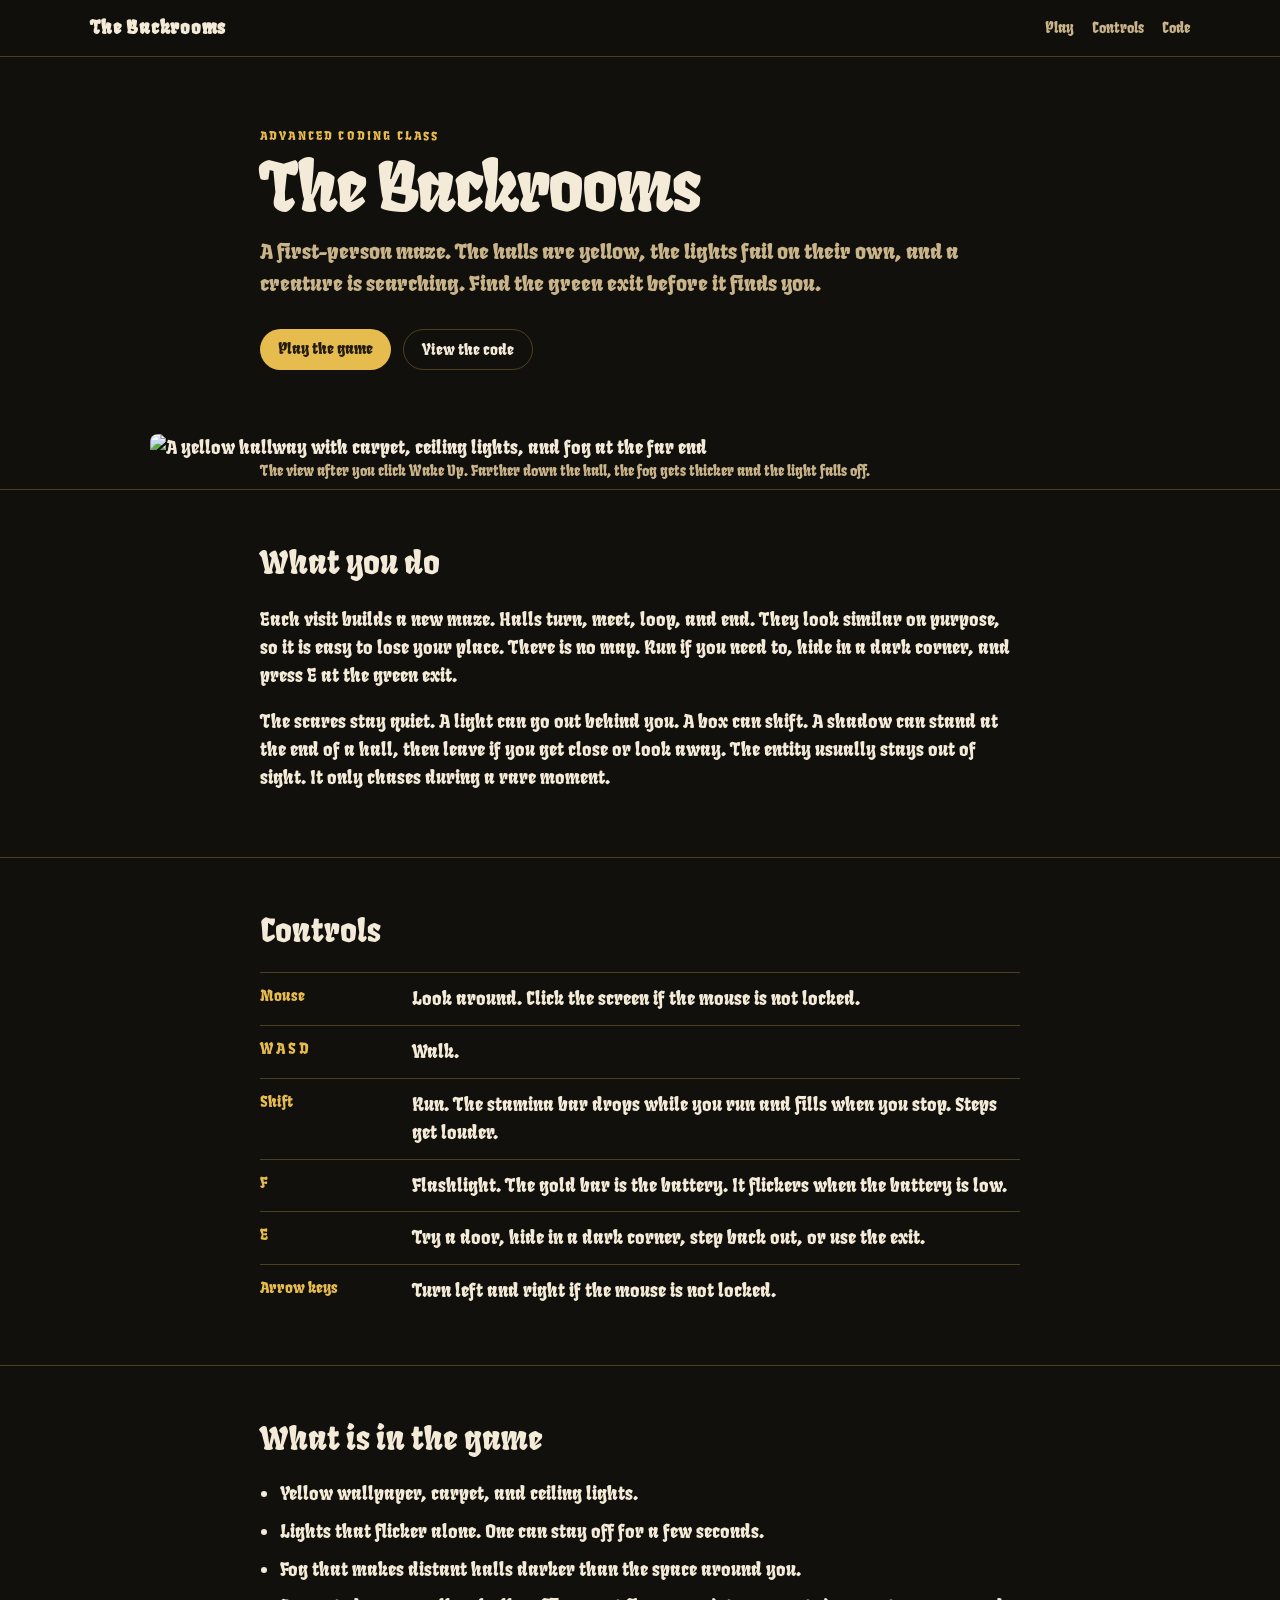
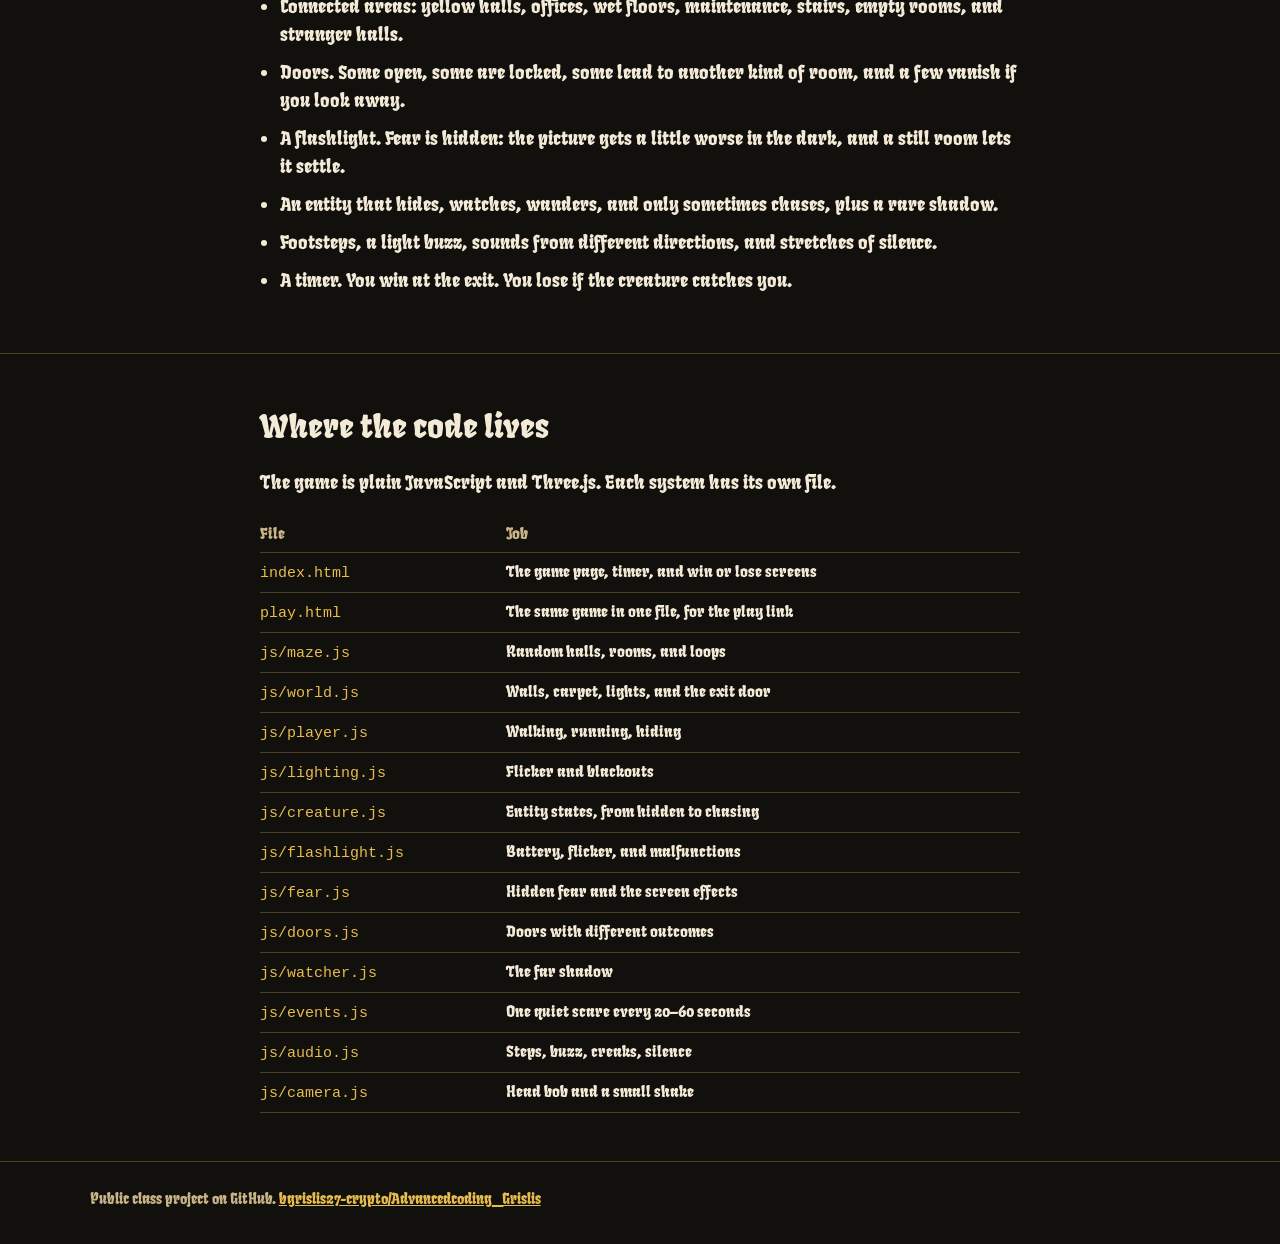
==== about.html @ 907805f0 "Restyle the start screen as a Backrooms main menu. Wake Up begins the game, Settings lists the contr" ====
<!DOCTYPE html>
<html lang="en">
  <head>
    <meta charset="UTF-8" />
    <meta name="viewport" content="width=device-width, initial-scale=1" />
    <title>The Backrooms — class project</title>
    <link rel="preconnect" href="https://fonts.googleapis.com" />
    <link rel="preconnect" href="https://fonts.gstatic.com" crossorigin />
    <link href="https://fonts.googleapis.com/css2?family=Fruktur&display=swap" rel="stylesheet" />
    <style>
      :root {
        --bg: #12100c;
        --ink: #f3ead8;
        --muted: #c9b48a;
        --yellow: #e6bc4e;
        --line: rgba(230, 188, 78, 0.28);
      }

      * { box-sizing: border-box; }

      html { scroll-behavior: smooth; }

      body {
        margin: 0;
        background: var(--bg);
        color: var(--ink);
        font: 18px/1.55 "Fruktur", Georgia, serif;
      }

      a { color: var(--yellow); }

      .bar {
        position: sticky;
        top: 0;
        z-index: 2;
        display: flex;
        justify-content: space-between;
        gap: 16px;
        align-items: center;
        padding: 14px 7vw;
        background: rgba(18, 16, 12, 0.92);
        border-bottom: 1px solid var(--line);
        backdrop-filter: blur(8px);
      }

      .bar strong { letter-spacing: 0.04em; }

      .bar nav { display: flex; gap: 18px; font: 14px/1 "Fruktur", Georgia, serif; }

      .bar a { color: var(--muted); text-decoration: none; }

      .wrap { width: min(760px, calc(100% - 12vw)); margin: 0 auto; }

      .hero { padding: 72px 0 28px; }

      .kicker {
        margin: 0 0 12px;
        color: var(--yellow);
        font: 12px/1.2 "Fruktur", Georgia, serif;
        letter-spacing: 0.18em;
        text-transform: uppercase;
      }

      h1 {
        margin: 0 0 16px;
        font-size: clamp(42px, 7vw, 68px);
        font-weight: 400;
        letter-spacing: -0.03em;
        line-height: 0.95;
      }

      .lede { margin: 0 0 28px; color: var(--muted); font-size: 21px; }

      .actions { display: flex; flex-wrap: wrap; gap: 12px; }

      .button {
        display: inline-block;
        padding: 12px 18px;
        border-radius: 999px;
        background: var(--yellow);
        color: #241c0e;
        font: 400 15px/1 "Fruktur", Georgia, serif;
        text-decoration: none;
      }

      .button.quiet {
        background: transparent;
        color: var(--ink);
        border: 1px solid var(--line);
      }

      figure { margin: 36px auto 8px; width: min(980px, calc(100% - 8vw)); }

      img { display: block; width: 100%; height: auto; border-radius: 8px; }

      figcaption {
        margin-top: 10px;
        color: var(--muted);
        font: 14px/1.4 "Fruktur", Georgia, serif;
      }

      section { padding: 48px 0; border-top: 1px solid var(--line); }

      h2 { margin: 0 0 16px; font-size: 32px; font-weight: 400; }

      .rows { margin: 0; }

      .rows div {
        display: grid;
        grid-template-columns: 140px 1fr;
        gap: 12px;
        padding: 12px 0;
        border-top: 1px solid var(--line);
      }

      .rows dt { margin: 0; color: var(--yellow); font: 400 15px/1.4 "Fruktur", Georgia, serif; }

      .rows dd { margin: 0; }

      ul { margin: 0; padding-left: 1.1em; }

      li { margin: 0 0 10px; }

      table { width: 100%; border-collapse: collapse; font: 15px/1.4 "Fruktur", Georgia, serif; }

      th, td { text-align: left; padding: 8px 10px 8px 0; border-bottom: 1px solid var(--line); vertical-align: top; }

      th { color: var(--muted); font-weight: 400; }

      code { color: var(--yellow); }

      footer {
        padding: 28px 7vw 48px;
        color: var(--muted);
        font: 14px/1.4 "Fruktur", Georgia, serif;
        border-top: 1px solid var(--line);
      }

      @media (max-width: 640px) {
        .rows div { grid-template-columns: 1fr; gap: 4px; }
        .bar { padding: 12px 5vw; }
      }
    </style>
  </head>
  <body>
    <header class="bar">
      <strong>The Backrooms</strong>
      <nav>
        <a href="#play">Play</a>
        <a href="#controls">Controls</a>
        <a href="#code">Code</a>
      </nav>
    </header>

    <main>
      <div class="wrap hero" id="play">
        <p class="kicker">Advanced coding class</p>
        <h1>The Backrooms</h1>
        <p class="lede">
          A first-person maze. The halls are yellow, the lights fail on their own,
          and a creature is searching. Find the green exit before it finds you.
        </p>
        <div class="actions">
          <a class="button" href="https://htmlpreview.github.io/?https://raw.githubusercontent.com/bgrislis27-crypto/Advancedcoding_Grislis/main/play.html">Play the game</a>
          <a class="button quiet" href="https://github.com/bgrislis27-crypto/Advancedcoding_Grislis">View the code</a>
        </div>
      </div>

      <figure>
        <img src="https://raw.githubusercontent.com/bgrislis27-crypto/Advancedcoding_Grislis/main/images/hallway.jpg" alt="A yellow hallway with carpet, ceiling lights, and fog at the far end" />
        <figcaption class="wrap">The view after you click Wake Up. Farther down the hall, the fog gets thicker and the light falls off.</figcaption>
      </figure>

      <section>
        <div class="wrap">
          <h2>What you do</h2>
          <p>
          Each visit builds a new maze. Halls turn, meet, loop, and end. They look
          similar on purpose, so it is easy to lose your place. There is no map.
          Run if you need to, hide in a dark corner, and press E at the green exit.
          </p>
          <p>
            The scares stay quiet. A light can go out behind you. A box can shift.
            A shadow can stand at the end of a hall, then leave if you get close or
            look away. The entity usually stays out of sight. It only chases during a rare moment.
          </p>
        </div>
      </section>

      <section id="controls">
        <div class="wrap">
          <h2>Controls</h2>
          <dl class="rows">
            <div><dt>Mouse</dt><dd>Look around. Click the screen if the mouse is not locked.</dd></div>
            <div><dt>W A S D</dt><dd>Walk.</dd></div>
            <div><dt>Shift</dt><dd>Run. The stamina bar drops while you run and fills when you stop. Steps get louder.</dd></div>
            <div><dt>F</dt><dd>Flashlight. The gold bar is the battery. It flickers when the battery is low.</dd></div>
            <div><dt>E</dt><dd>Try a door, hide in a dark corner, step back out, or use the exit.</dd></div>
            <div><dt>Arrow keys</dt><dd>Turn left and right if the mouse is not locked.</dd></div>
          </dl>
        </div>
      </section>

      <section>
        <div class="wrap">
          <h2>What is in the game</h2>
          <ul>
            <li>Yellow wallpaper, carpet, and ceiling lights.</li>
            <li>Lights that flicker alone. One can stay off for a few seconds.</li>
            <li>Fog that makes distant halls darker than the space around you.</li>
            <li>Connected areas: yellow halls, offices, wet floors, maintenance, stairs, empty rooms, and stranger halls.</li>
            <li>Doors. Some open, some are locked, some lead to another kind of room, and a few vanish if you look away.</li>
            <li>A flashlight. Fear is hidden: the picture gets a little worse in the dark, and a still room lets it settle.</li>
            <li>An entity that hides, watches, wanders, and only sometimes chases, plus a rare shadow.</li>
            <li>Footsteps, a light buzz, sounds from different directions, and stretches of silence.</li>
            <li>A timer. You win at the exit. You lose if the creature catches you.</li>
          </ul>
        </div>
      </section>

      <section id="code">
        <div class="wrap">
          <h2>Where the code lives</h2>
          <p>The game is plain JavaScript and Three.js. Each system has its own file.</p>
          <table>
            <thead>
              <tr><th>File</th><th>Job</th></tr>
            </thead>
            <tbody>
              <tr><td><code>index.html</code></td><td>The game page, timer, and win or lose screens</td></tr>
              <tr><td><code>play.html</code></td><td>The same game in one file, for the play link</td></tr>
              <tr><td><code>js/maze.js</code></td><td>Random halls, rooms, and loops</td></tr>
              <tr><td><code>js/world.js</code></td><td>Walls, carpet, lights, and the exit door</td></tr>
              <tr><td><code>js/player.js</code></td><td>Walking, running, hiding</td></tr>
              <tr><td><code>js/lighting.js</code></td><td>Flicker and blackouts</td></tr>
              <tr><td><code>js/creature.js</code></td><td>Entity states, from hidden to chasing</td></tr>
              <tr><td><code>js/flashlight.js</code></td><td>Battery, flicker, and malfunctions</td></tr>
              <tr><td><code>js/fear.js</code></td><td>Hidden fear and the screen effects</td></tr>
              <tr><td><code>js/doors.js</code></td><td>Doors with different outcomes</td></tr>
              <tr><td><code>js/watcher.js</code></td><td>The far shadow</td></tr>
              <tr><td><code>js/events.js</code></td><td>One quiet scare every 20–60 seconds</td></tr>
              <tr><td><code>js/audio.js</code></td><td>Steps, buzz, creaks, silence</td></tr>
              <tr><td><code>js/camera.js</code></td><td>Head bob and a small shake</td></tr>
            </tbody>
          </table>
        </div>
      </section>
    </main>

    <footer>
      Public class project on GitHub.
      <a href="https://github.com/bgrislis27-crypto/Advancedcoding_Grislis">bgrislis27-crypto/Advancedcoding_Grislis</a>
    </footer>
  </body>
</html>
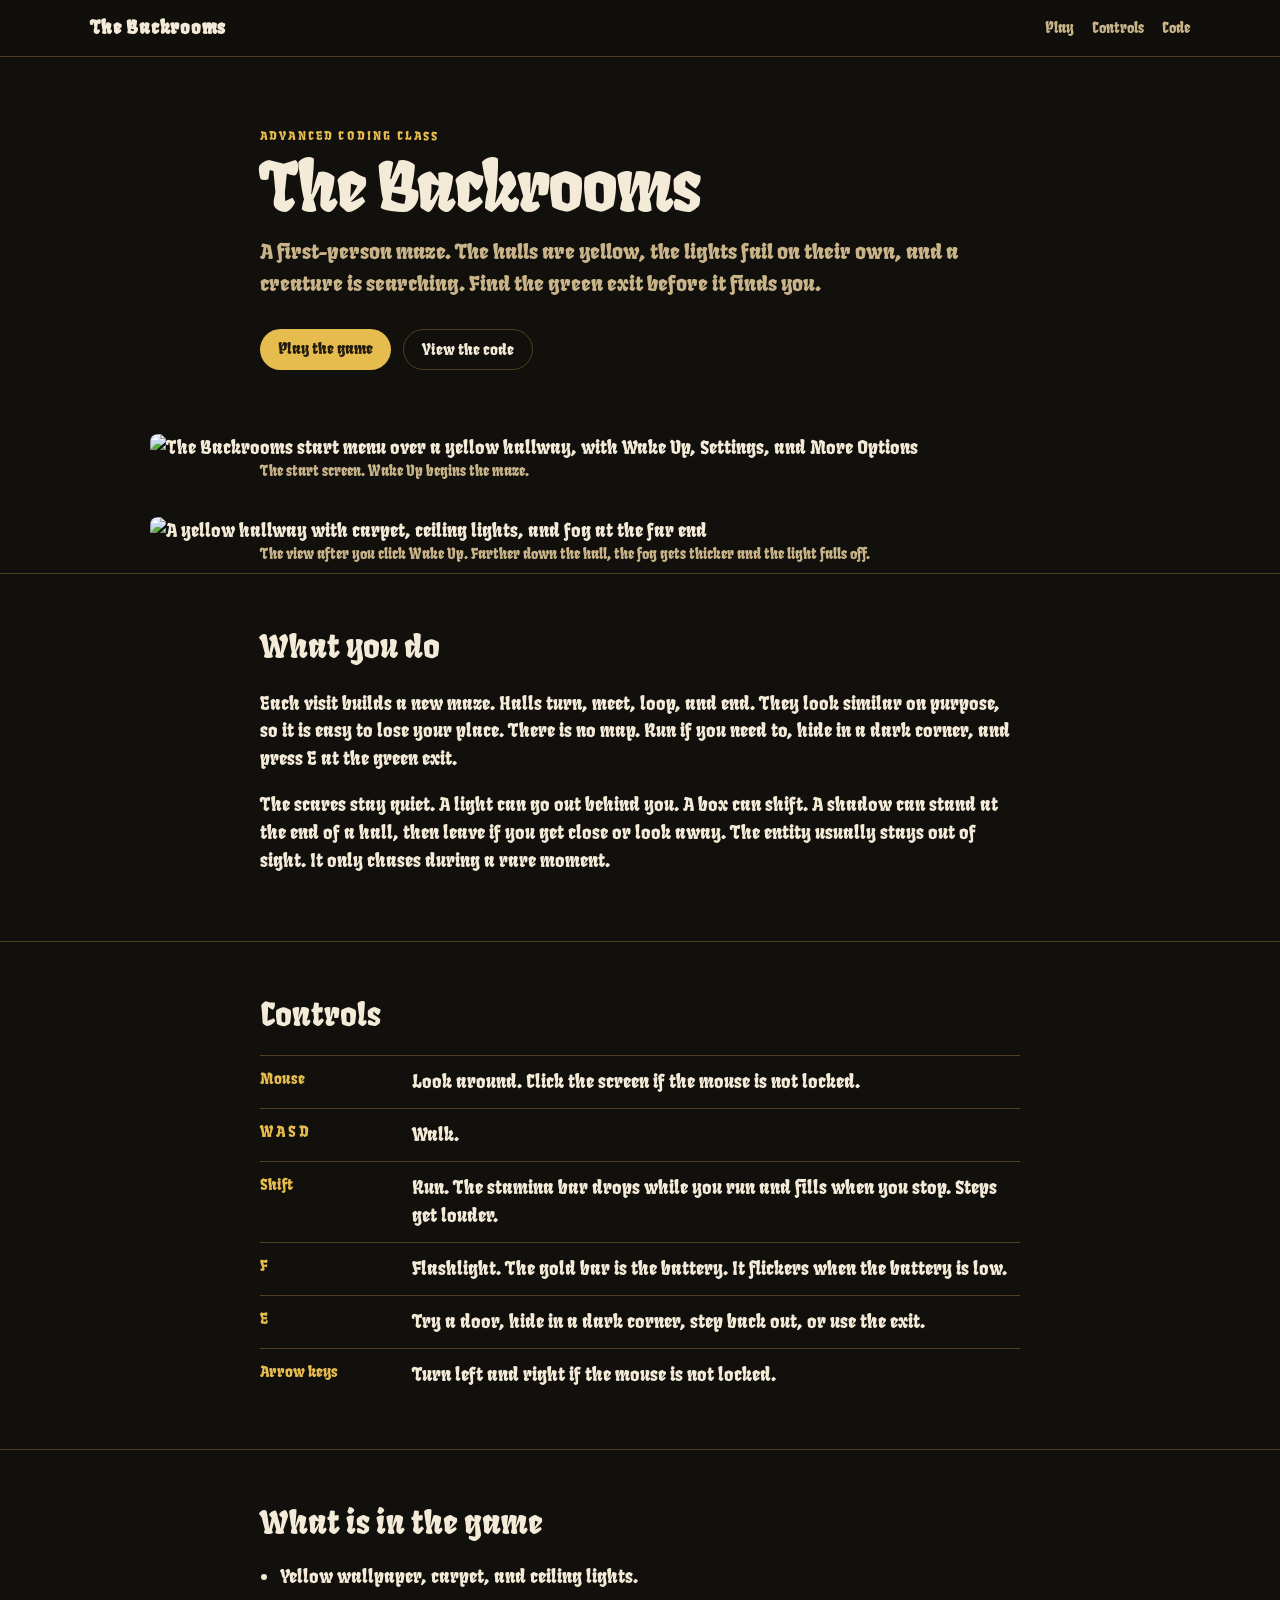
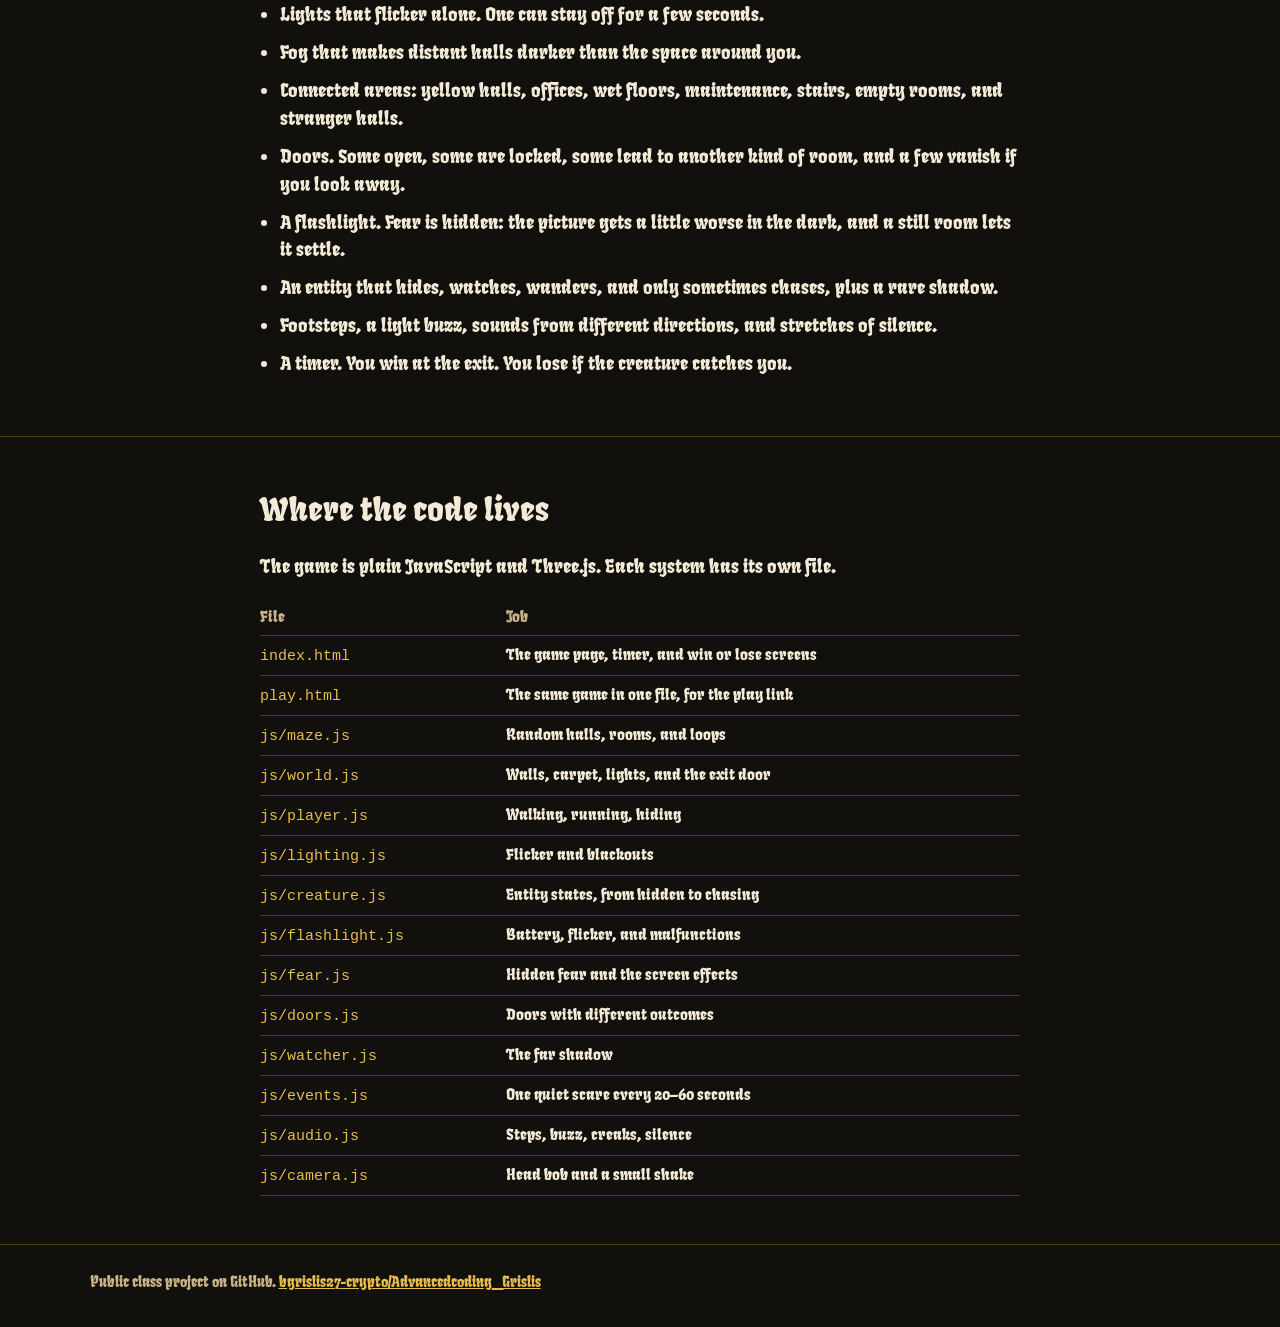
==== commit f5f88d6f: "Add the start menu picture to the class page. The scrolling page now shows the menu before the hallw" ====
--- a/about.html
+++ b/about.html
@@ -165,6 +165,11 @@
           <a class="button quiet" href="https://github.com/bgrislis27-crypto/Advancedcoding_Grislis">View the code</a>
         </div>
       </div>
+
+      <figure>
+        <img src="https://raw.githubusercontent.com/bgrislis27-crypto/Advancedcoding_Grislis/main/images/start-menu.jpg" alt="The Backrooms start menu over a yellow hallway, with Wake Up, Settings, and More Options" />
+        <figcaption class="wrap">The start screen. Wake Up begins the maze.</figcaption>
+      </figure>
 
       <figure>
         <img src="https://raw.githubusercontent.com/bgrislis27-crypto/Advancedcoding_Grislis/main/images/hallway.jpg" alt="A yellow hallway with carpet, ceiling lights, and fog at the far end" />
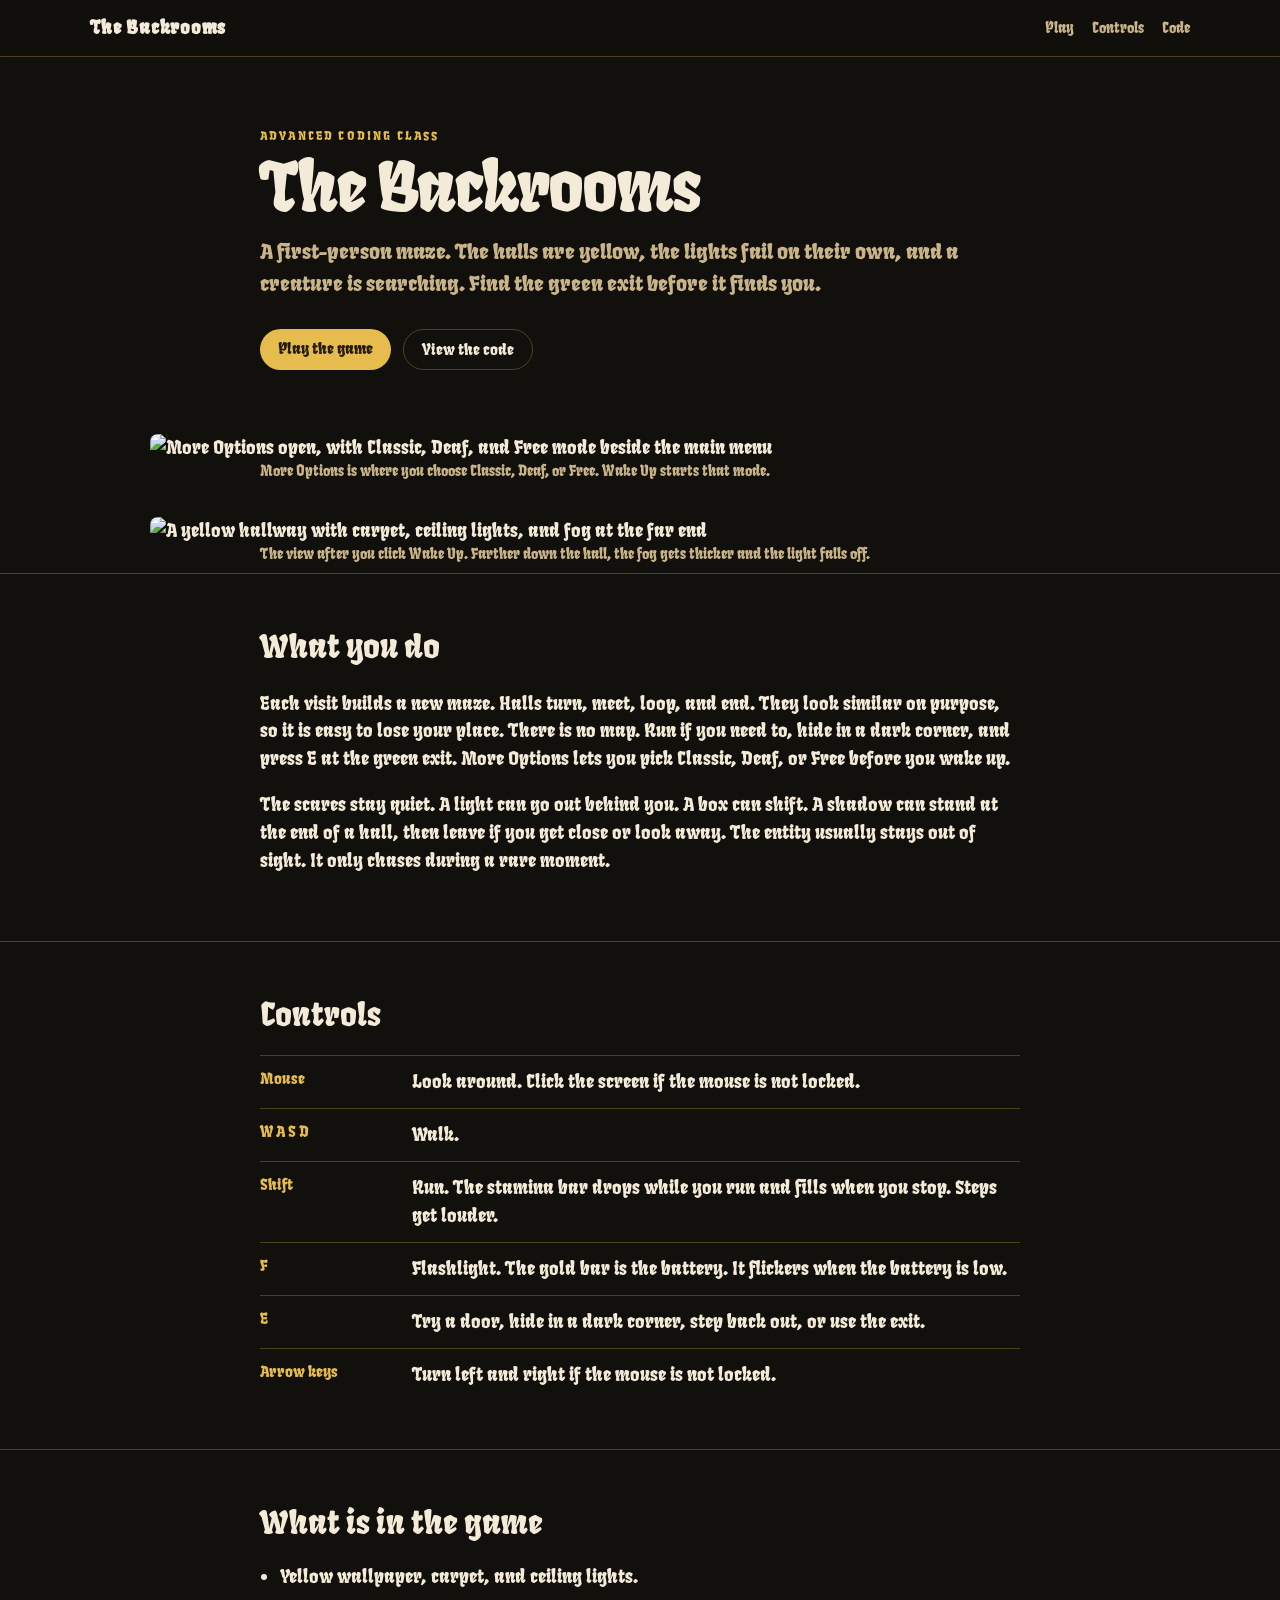
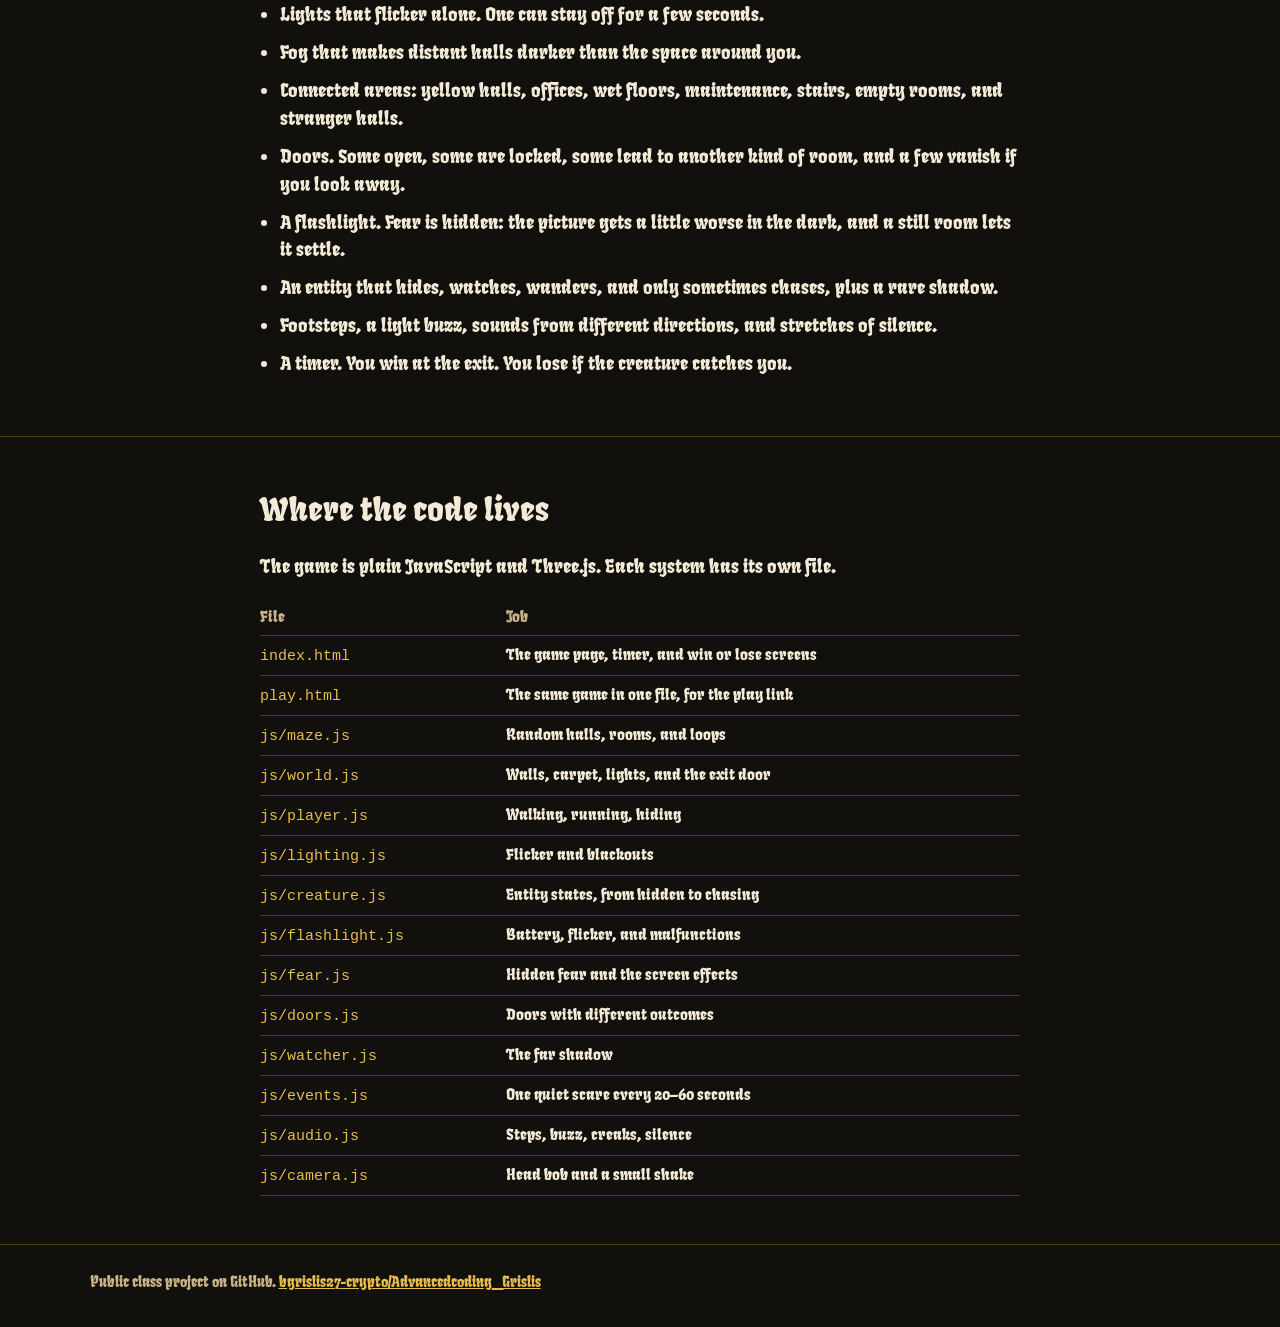
==== commit ea4fa37a: "Add Classic, Deaf, and Free game modes. More Options opens the mode list. Deaf turns sound off, and " ====
--- a/about.html
+++ b/about.html
@@ -167,8 +167,8 @@
       </div>
 
       <figure>
-        <img src="https://raw.githubusercontent.com/bgrislis27-crypto/Advancedcoding_Grislis/main/images/start-menu.jpg" alt="The Backrooms start menu over a yellow hallway, with Wake Up, Settings, and More Options" />
-        <figcaption class="wrap">The start screen. Wake Up begins the maze.</figcaption>
+        <img src="https://raw.githubusercontent.com/bgrislis27-crypto/Advancedcoding_Grislis/main/images/start-menu.jpg" alt="More Options open, with Classic, Deaf, and Free mode beside the main menu" />
+        <figcaption class="wrap">More Options is where you choose Classic, Deaf, or Free. Wake Up starts that mode.</figcaption>
       </figure>
 
       <figure>
@@ -183,6 +183,7 @@
           Each visit builds a new maze. Halls turn, meet, loop, and end. They look
           similar on purpose, so it is easy to lose your place. There is no map.
           Run if you need to, hide in a dark corner, and press E at the green exit.
+          More Options lets you pick Classic, Deaf, or Free before you wake up.
           </p>
           <p>
             The scares stay quiet. A light can go out behind you. A box can shift.
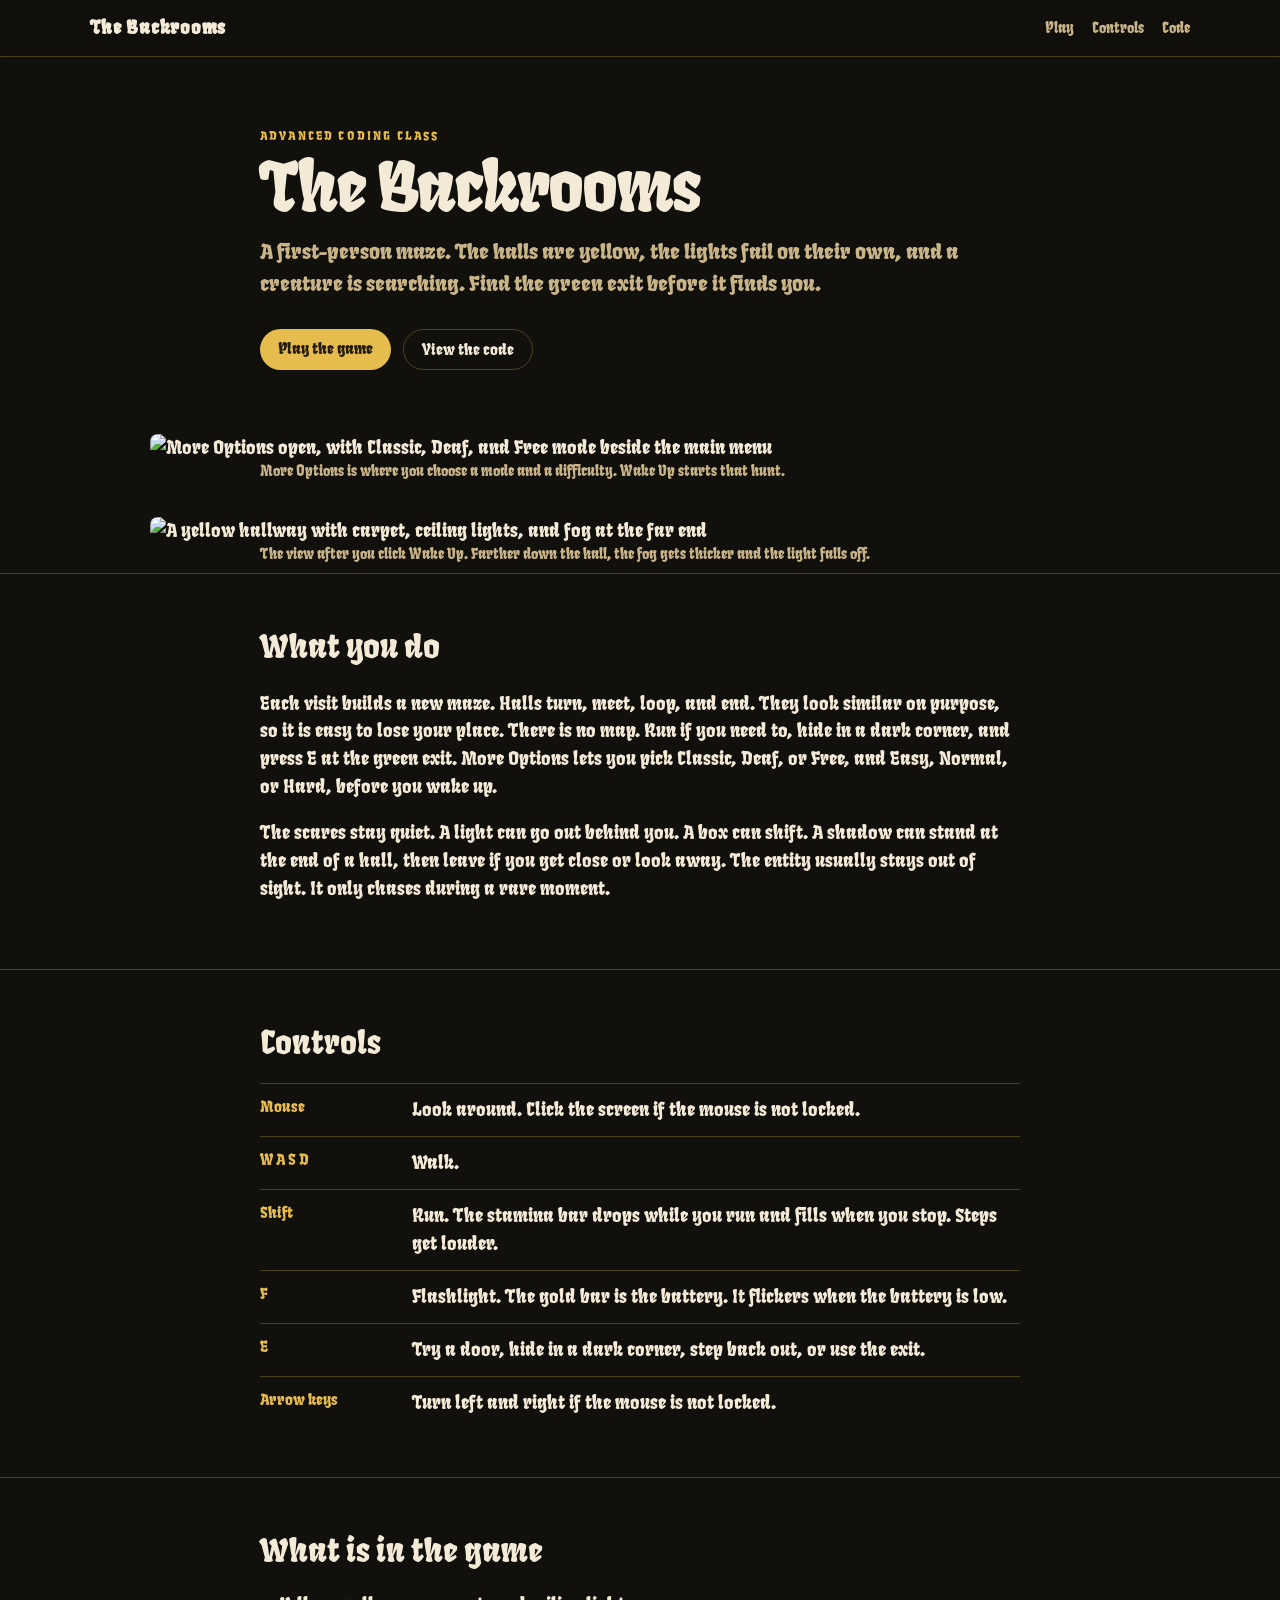
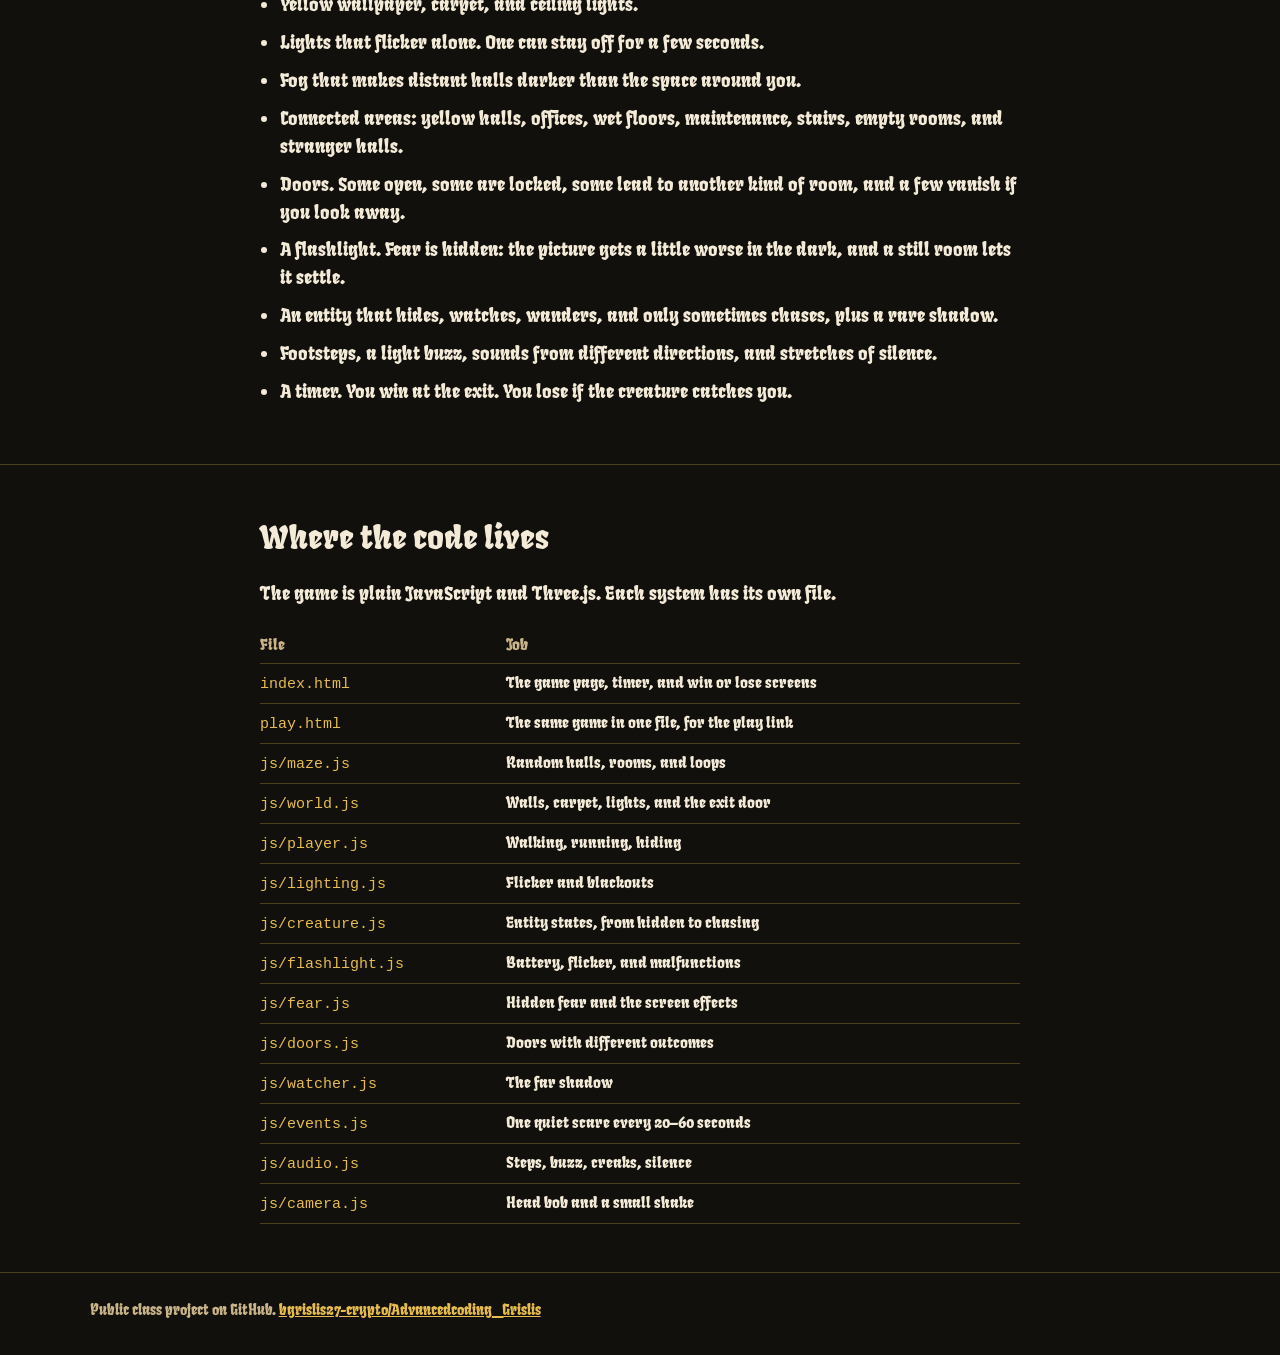
==== commit 0d871222: "Add Easy, Normal, and Hard difficulty. More Options now sets how fast the entity hunts, how long spr" ====
--- a/about.html
+++ b/about.html
@@ -168,7 +168,7 @@
 
       <figure>
         <img src="https://raw.githubusercontent.com/bgrislis27-crypto/Advancedcoding_Grislis/main/images/start-menu.jpg" alt="More Options open, with Classic, Deaf, and Free mode beside the main menu" />
-        <figcaption class="wrap">More Options is where you choose Classic, Deaf, or Free. Wake Up starts that mode.</figcaption>
+        <figcaption class="wrap">More Options is where you choose a mode and a difficulty. Wake Up starts that hunt.</figcaption>
       </figure>
 
       <figure>
@@ -183,7 +183,7 @@
           Each visit builds a new maze. Halls turn, meet, loop, and end. They look
           similar on purpose, so it is easy to lose your place. There is no map.
           Run if you need to, hide in a dark corner, and press E at the green exit.
-          More Options lets you pick Classic, Deaf, or Free before you wake up.
+          More Options lets you pick Classic, Deaf, or Free, and Easy, Normal, or Hard, before you wake up.
           </p>
           <p>
             The scares stay quiet. A light can go out behind you. A box can shift.
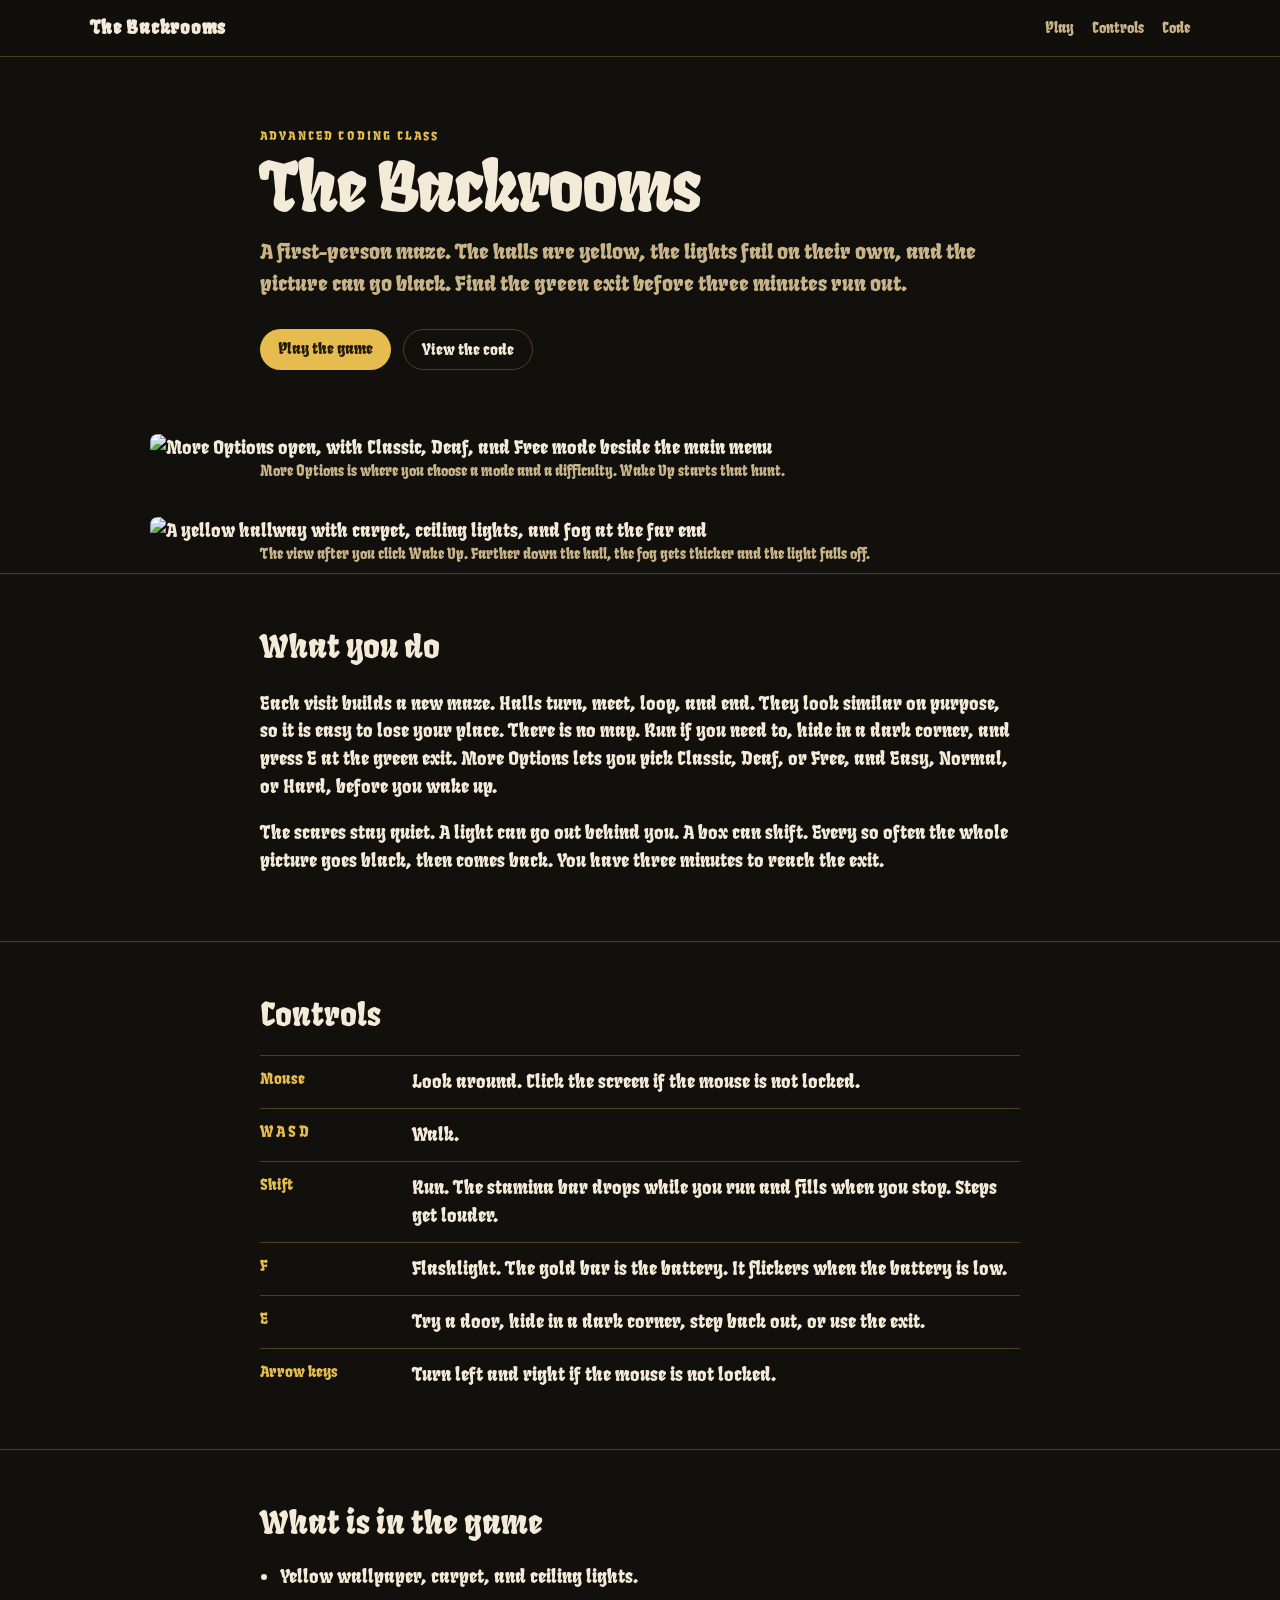
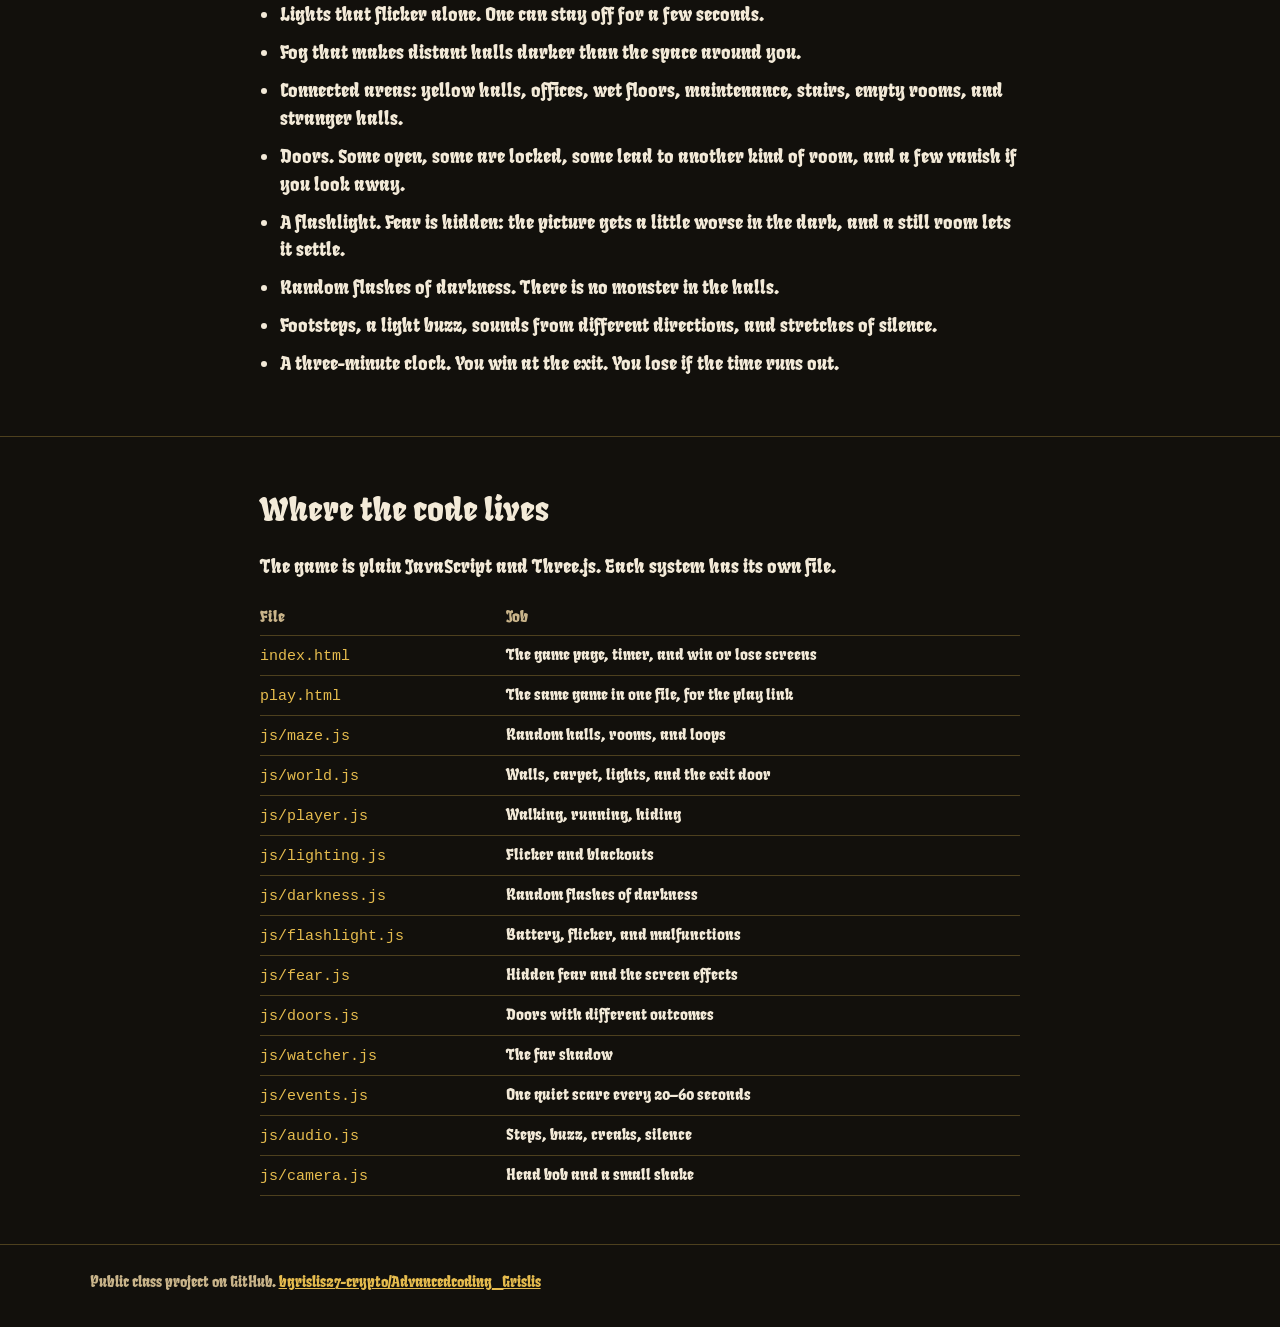
==== commit 7a3ddc99: "Replace the monster with darkness flashes and a three-minute clock. The picture goes black at random" ====
--- a/about.html
+++ b/about.html
@@ -158,7 +158,7 @@
         <h1>The Backrooms</h1>
         <p class="lede">
           A first-person maze. The halls are yellow, the lights fail on their own,
-          and a creature is searching. Find the green exit before it finds you.
+          and the picture can go black. Find the green exit before three minutes run out.
         </p>
         <div class="actions">
           <a class="button" href="https://htmlpreview.github.io/?https://raw.githubusercontent.com/bgrislis27-crypto/Advancedcoding_Grislis/main/play.html">Play the game</a>
@@ -187,8 +187,8 @@
           </p>
           <p>
             The scares stay quiet. A light can go out behind you. A box can shift.
-            A shadow can stand at the end of a hall, then leave if you get close or
-            look away. The entity usually stays out of sight. It only chases during a rare moment.
+            Every so often the whole picture goes black, then comes back.
+            You have three minutes to reach the exit.
           </p>
         </div>
       </section>
@@ -217,9 +217,9 @@
             <li>Connected areas: yellow halls, offices, wet floors, maintenance, stairs, empty rooms, and stranger halls.</li>
             <li>Doors. Some open, some are locked, some lead to another kind of room, and a few vanish if you look away.</li>
             <li>A flashlight. Fear is hidden: the picture gets a little worse in the dark, and a still room lets it settle.</li>
-            <li>An entity that hides, watches, wanders, and only sometimes chases, plus a rare shadow.</li>
+            <li>Random flashes of darkness. There is no monster in the halls.</li>
             <li>Footsteps, a light buzz, sounds from different directions, and stretches of silence.</li>
-            <li>A timer. You win at the exit. You lose if the creature catches you.</li>
+            <li>A three-minute clock. You win at the exit. You lose if the time runs out.</li>
           </ul>
         </div>
       </section>
@@ -239,7 +239,7 @@
               <tr><td><code>js/world.js</code></td><td>Walls, carpet, lights, and the exit door</td></tr>
               <tr><td><code>js/player.js</code></td><td>Walking, running, hiding</td></tr>
               <tr><td><code>js/lighting.js</code></td><td>Flicker and blackouts</td></tr>
-              <tr><td><code>js/creature.js</code></td><td>Entity states, from hidden to chasing</td></tr>
+              <tr><td><code>js/darkness.js</code></td><td>Random flashes of darkness</td></tr>
               <tr><td><code>js/flashlight.js</code></td><td>Battery, flicker, and malfunctions</td></tr>
               <tr><td><code>js/fear.js</code></td><td>Hidden fear and the screen effects</td></tr>
               <tr><td><code>js/doors.js</code></td><td>Doors with different outcomes</td></tr>
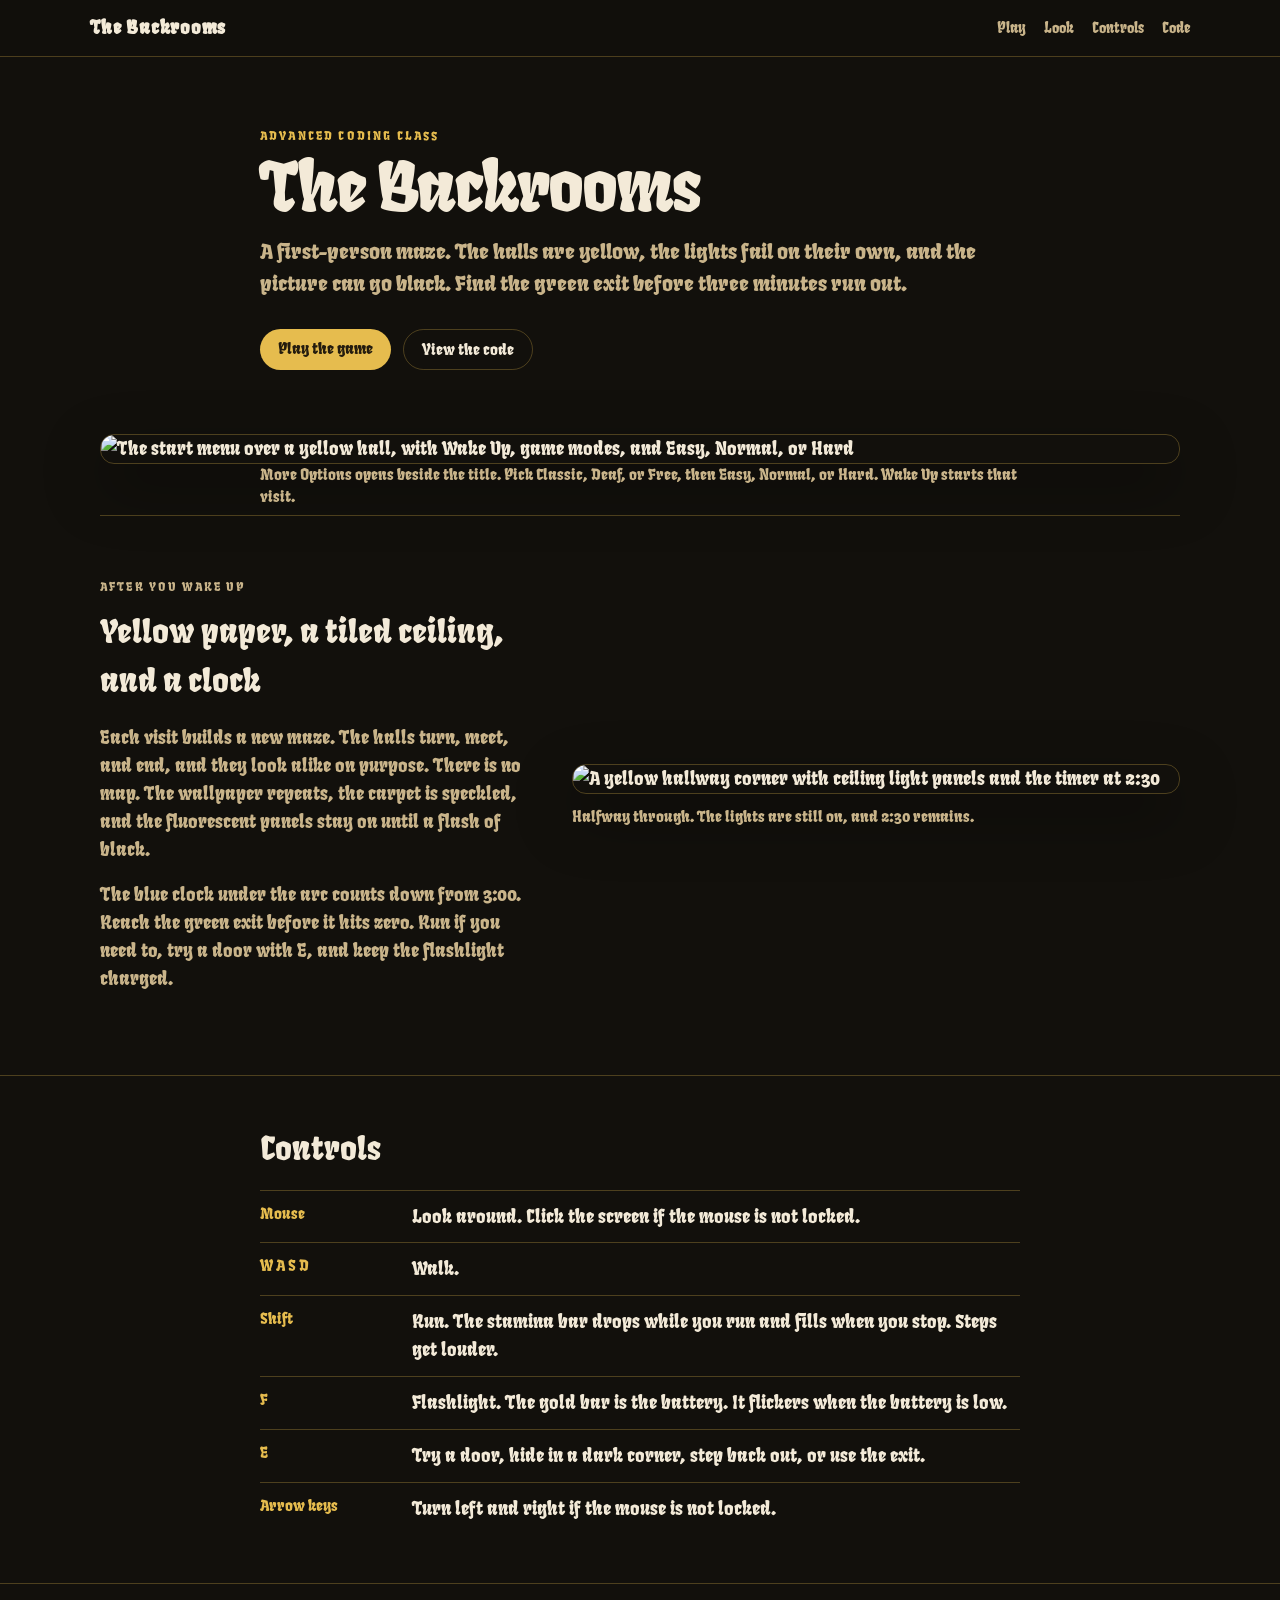
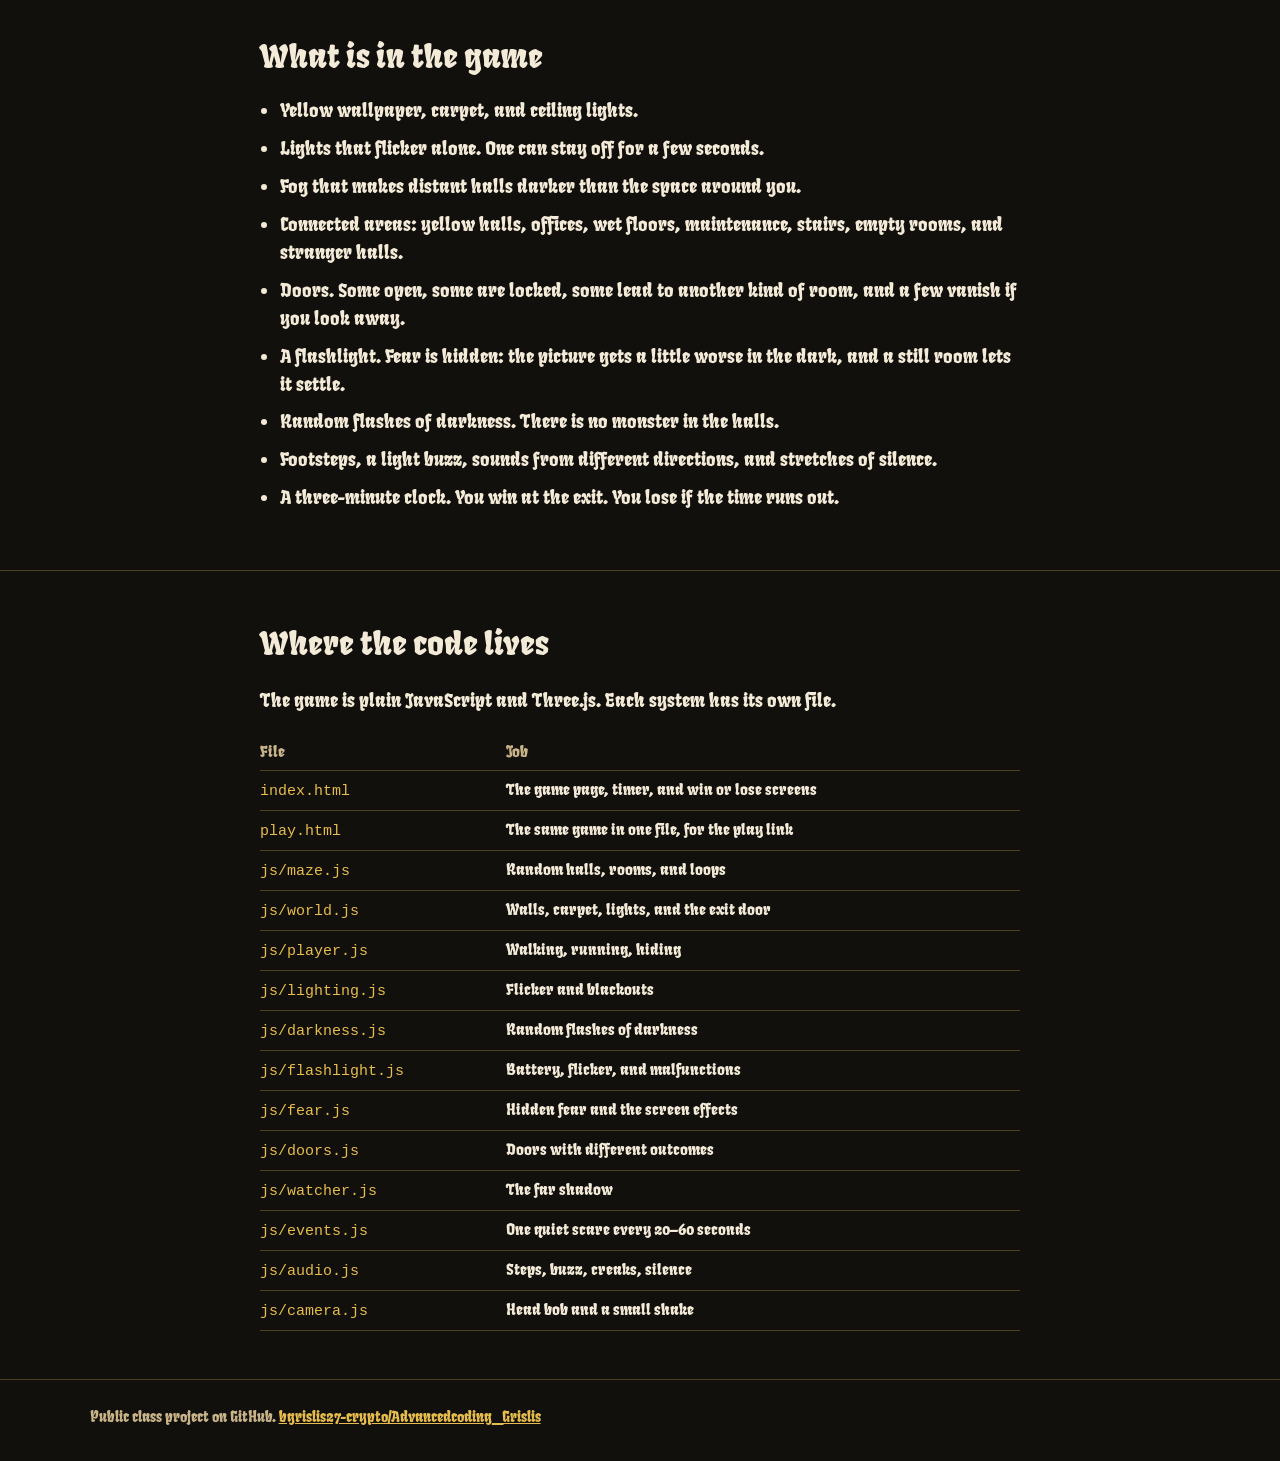
==== commit 00212393: "Place the menu and hallway shots into the class page. The screenshots sit with the writing, one unde" ====
--- a/about.html
+++ b/about.html
@@ -89,15 +89,42 @@
         border: 1px solid var(--line);
       }
 
-      figure { margin: 36px auto 8px; width: min(980px, calc(100% - 8vw)); }
-
-      img { display: block; width: 100%; height: auto; border-radius: 8px; }
+      figure { margin: 0; }
+
+      img { display: block; width: 100%; height: auto; }
+
+      .shot {
+        width: min(1080px, calc(100% - 8vw));
+        margin: 36px auto 8px;
+      }
+
+      .shot img,
+      .split img {
+        border-radius: 14px;
+        border: 1px solid var(--line);
+        box-shadow: 0 22px 60px rgba(0, 0, 0, 0.38);
+      }
 
       figcaption {
-        margin-top: 10px;
+        margin-top: 12px;
         color: var(--muted);
-        font: 14px/1.4 "Fruktur", Georgia, serif;
-      }
+        font: 15px/1.45 "Fruktur", Georgia, serif;
+      }
+
+      .split {
+        display: grid;
+        grid-template-columns: minmax(260px, 0.85fr) minmax(0, 1.2fr);
+        gap: 42px;
+        align-items: center;
+        width: min(1080px, calc(100% - 8vw));
+        margin: 0 auto;
+        padding: 64px 0;
+        border-top: 1px solid var(--line);
+      }
+
+      .split h2 { margin-top: 0; }
+
+      .split p { color: var(--muted); }
 
       section { padding: 48px 0; border-top: 1px solid var(--line); }
 
@@ -136,7 +163,8 @@
         border-top: 1px solid var(--line);
       }
 
-      @media (max-width: 640px) {
+      @media (max-width: 800px) {
+        .split { grid-template-columns: 1fr; padding: 40px 0; }
         .rows div { grid-template-columns: 1fr; gap: 4px; }
         .bar { padding: 12px 5vw; }
       }
@@ -147,6 +175,7 @@
       <strong>The Backrooms</strong>
       <nav>
         <a href="#play">Play</a>
+        <a href="#look">Look</a>
         <a href="#controls">Controls</a>
         <a href="#code">Code</a>
       </nav>
@@ -166,31 +195,29 @@
         </div>
       </div>
 
-      <figure>
-        <img src="https://raw.githubusercontent.com/bgrislis27-crypto/Advancedcoding_Grislis/main/images/start-menu.jpg" alt="More Options open, with Classic, Deaf, and Free mode beside the main menu" />
-        <figcaption class="wrap">More Options is where you choose a mode and a difficulty. Wake Up starts that hunt.</figcaption>
+      <figure class="shot">
+        <img src="https://raw.githubusercontent.com/bgrislis27-crypto/Advancedcoding_Grislis/main/images/menu-screen.jpg" alt="The start menu over a yellow hall, with Wake Up, game modes, and Easy, Normal, or Hard" />
+        <figcaption class="wrap">More Options opens beside the title. Pick Classic, Deaf, or Free, then Easy, Normal, or Hard. Wake Up starts that visit.</figcaption>
       </figure>
 
-      <figure>
-        <img src="https://raw.githubusercontent.com/bgrislis27-crypto/Advancedcoding_Grislis/main/images/hallway.jpg" alt="A yellow hallway with carpet, ceiling lights, and fog at the far end" />
-        <figcaption class="wrap">The view after you click Wake Up. Farther down the hall, the fog gets thicker and the light falls off.</figcaption>
-      </figure>
-
-      <section>
-        <div class="wrap">
-          <h2>What you do</h2>
+      <section class="split" id="look">
+        <div>
+          <p class="kicker">After you wake up</p>
+          <h2>Yellow paper, a tiled ceiling, and a clock</h2>
           <p>
-          Each visit builds a new maze. Halls turn, meet, loop, and end. They look
-          similar on purpose, so it is easy to lose your place. There is no map.
-          Run if you need to, hide in a dark corner, and press E at the green exit.
-          More Options lets you pick Classic, Deaf, or Free, and Easy, Normal, or Hard, before you wake up.
+            Each visit builds a new maze. The halls turn, meet, and end, and they look
+            alike on purpose. There is no map. The wallpaper repeats, the carpet is speckled,
+            and the fluorescent panels stay on until a flash of black.
           </p>
           <p>
-            The scares stay quiet. A light can go out behind you. A box can shift.
-            Every so often the whole picture goes black, then comes back.
-            You have three minutes to reach the exit.
+            The blue clock under the arc counts down from 3:00. Reach the green exit
+            before it hits zero. Run if you need to, try a door with E, and keep the flashlight charged.
           </p>
         </div>
+        <figure>
+          <img src="https://raw.githubusercontent.com/bgrislis27-crypto/Advancedcoding_Grislis/main/images/hall-clock.jpg" alt="A yellow hallway corner with ceiling light panels and the timer at 2:30" />
+          <figcaption>Halfway through. The lights are still on, and 2:30 remains.</figcaption>
+        </figure>
       </section>
 
       <section id="controls">
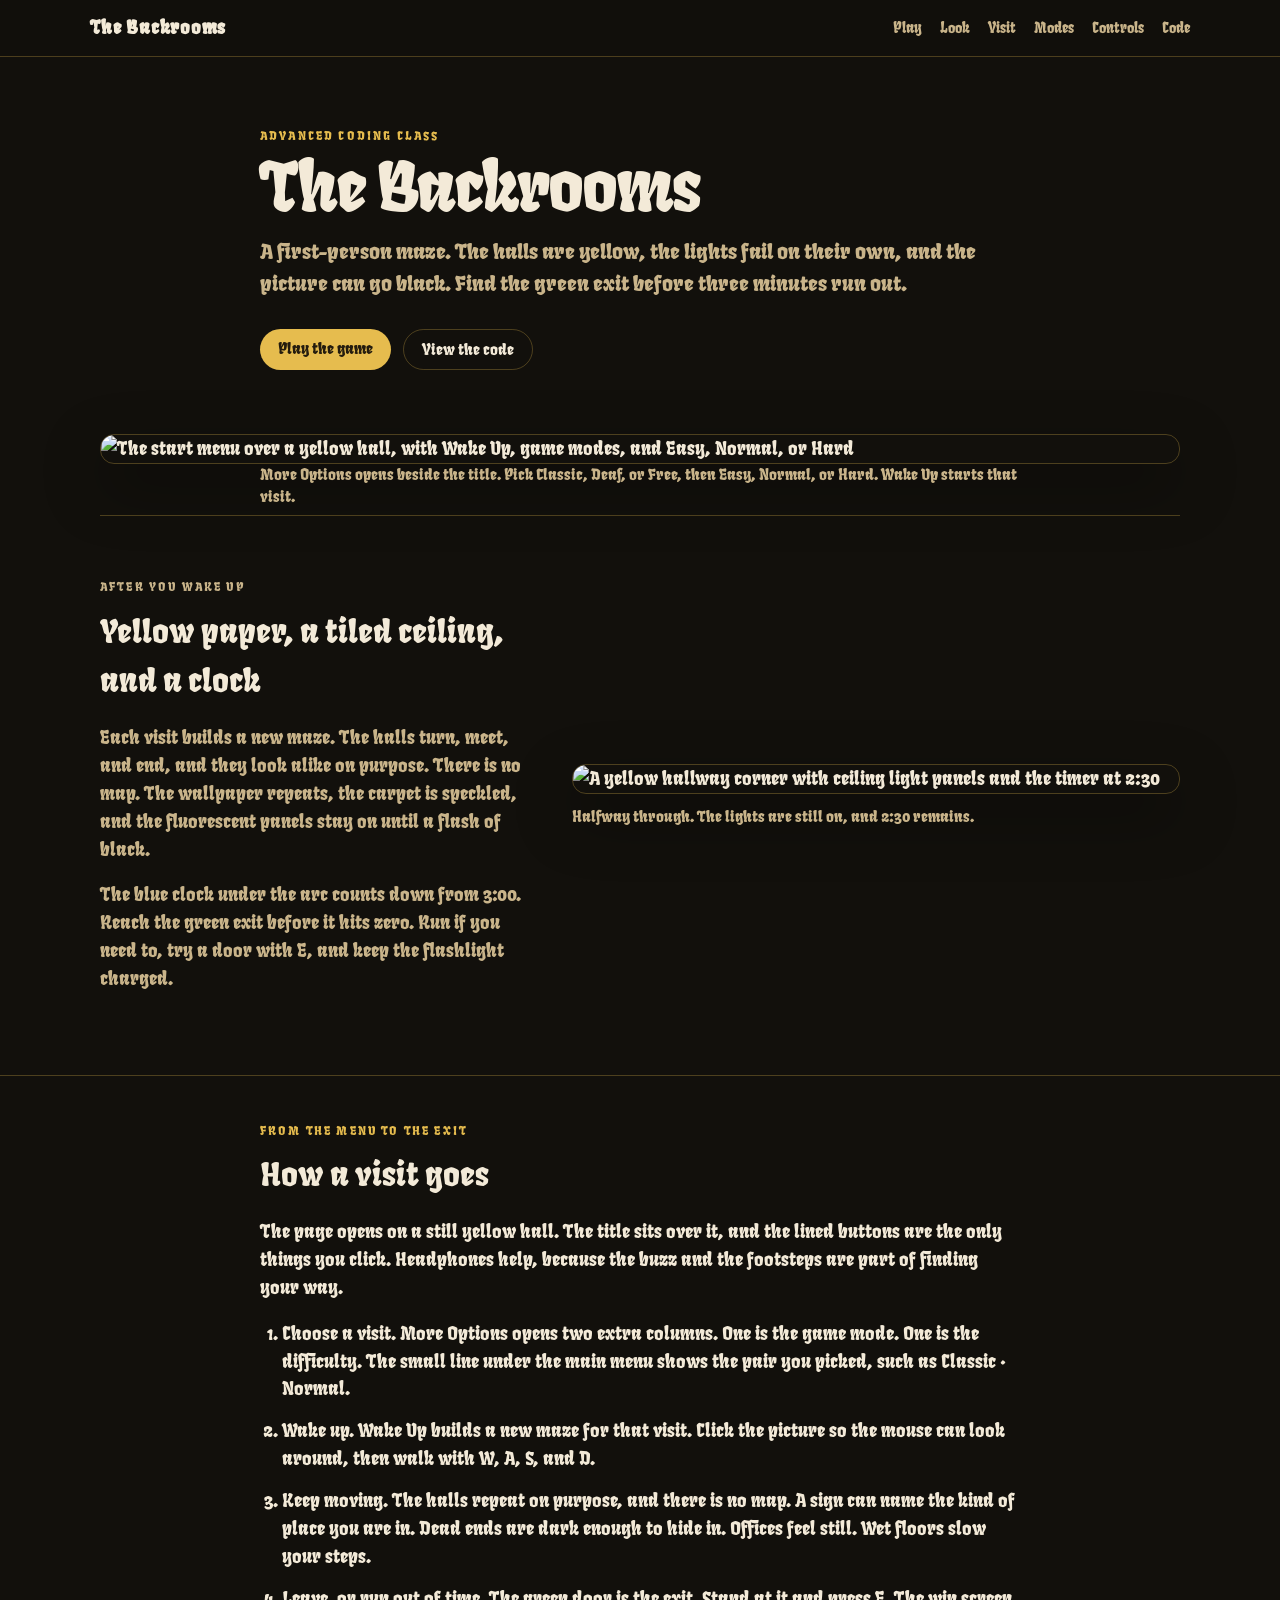
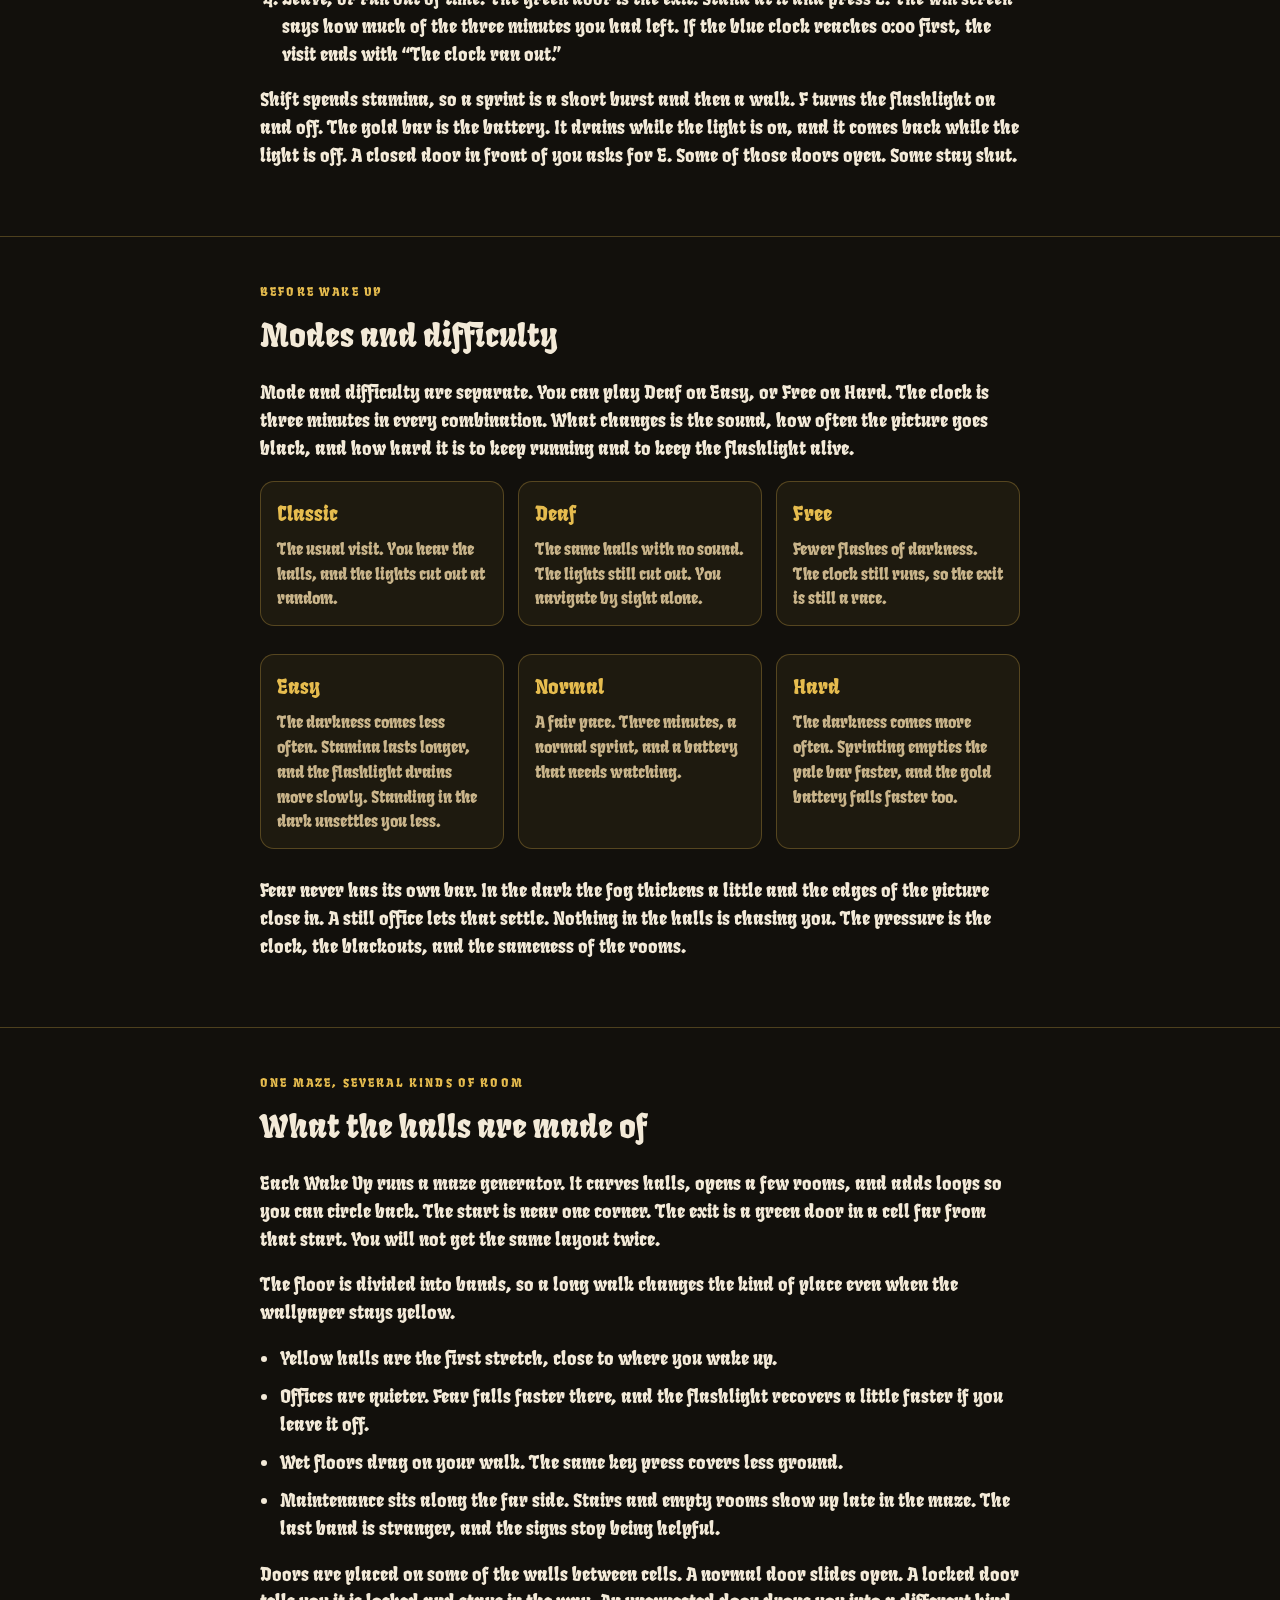
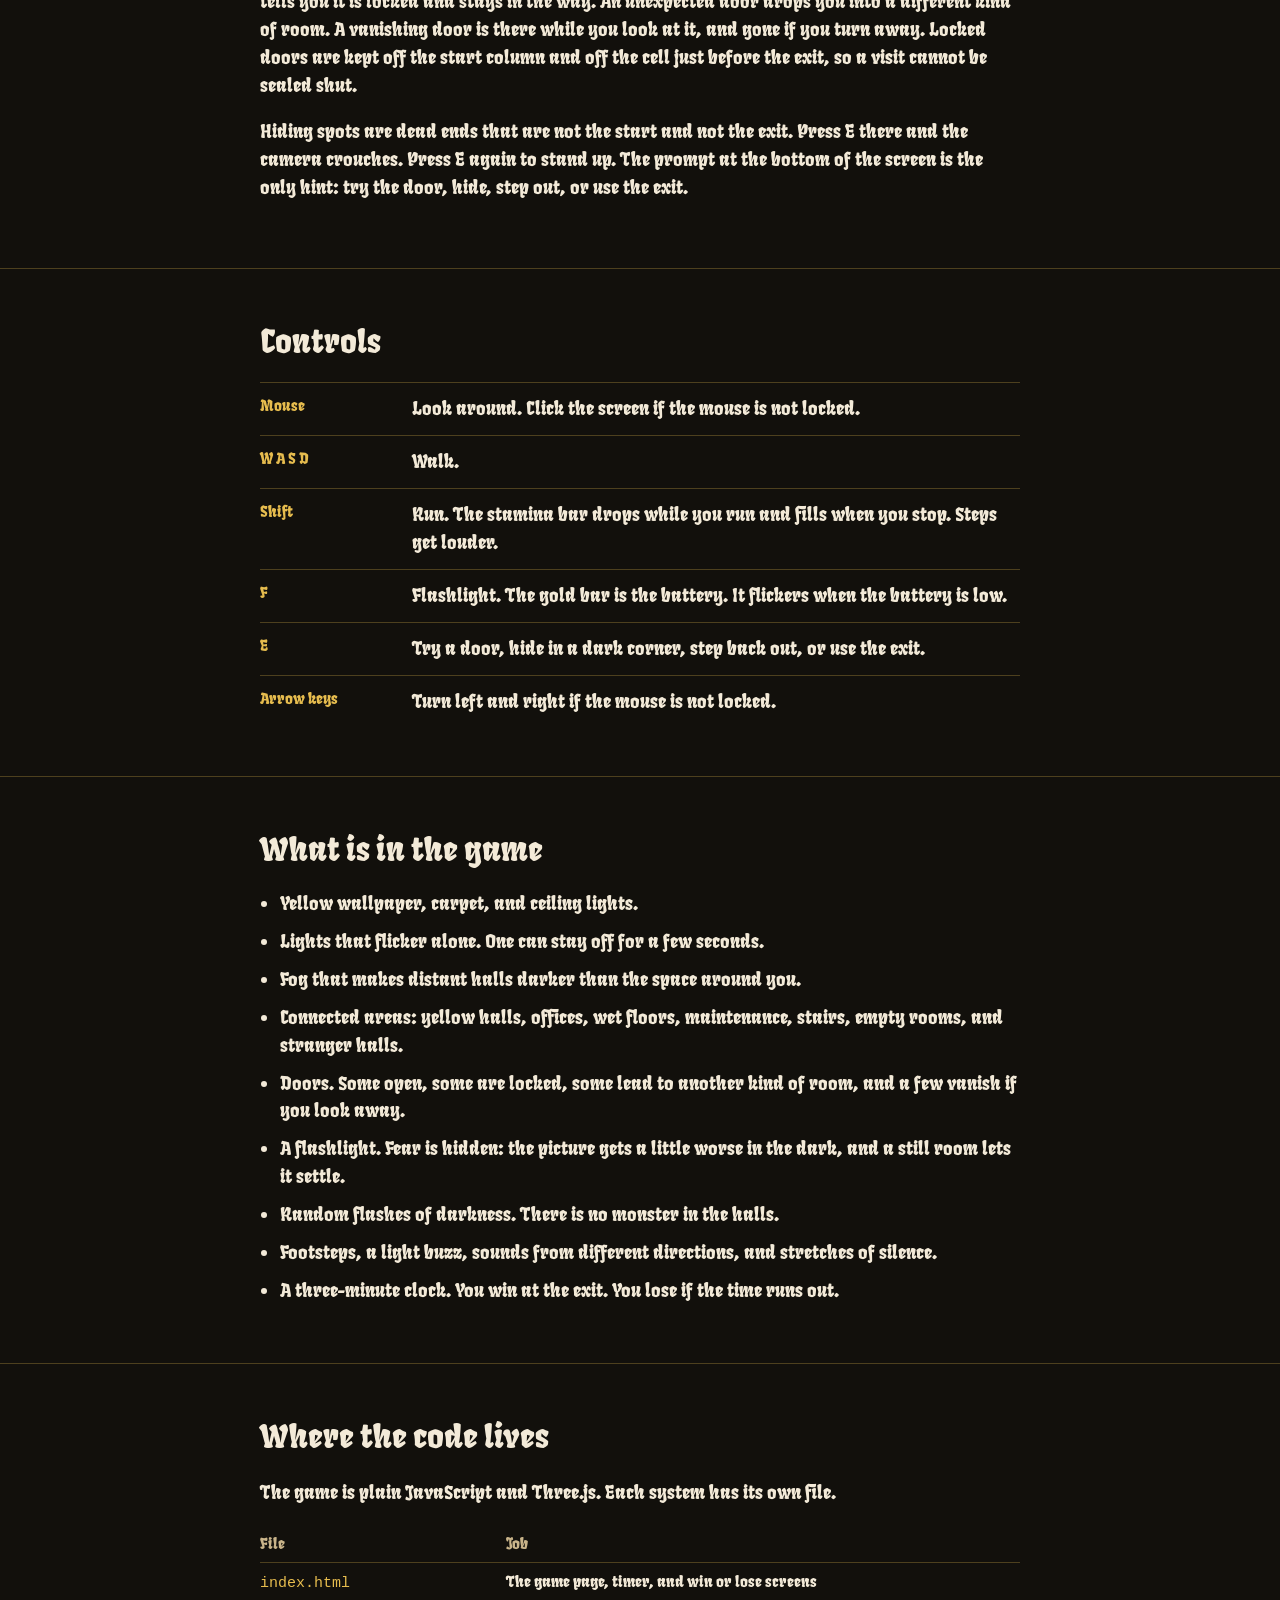
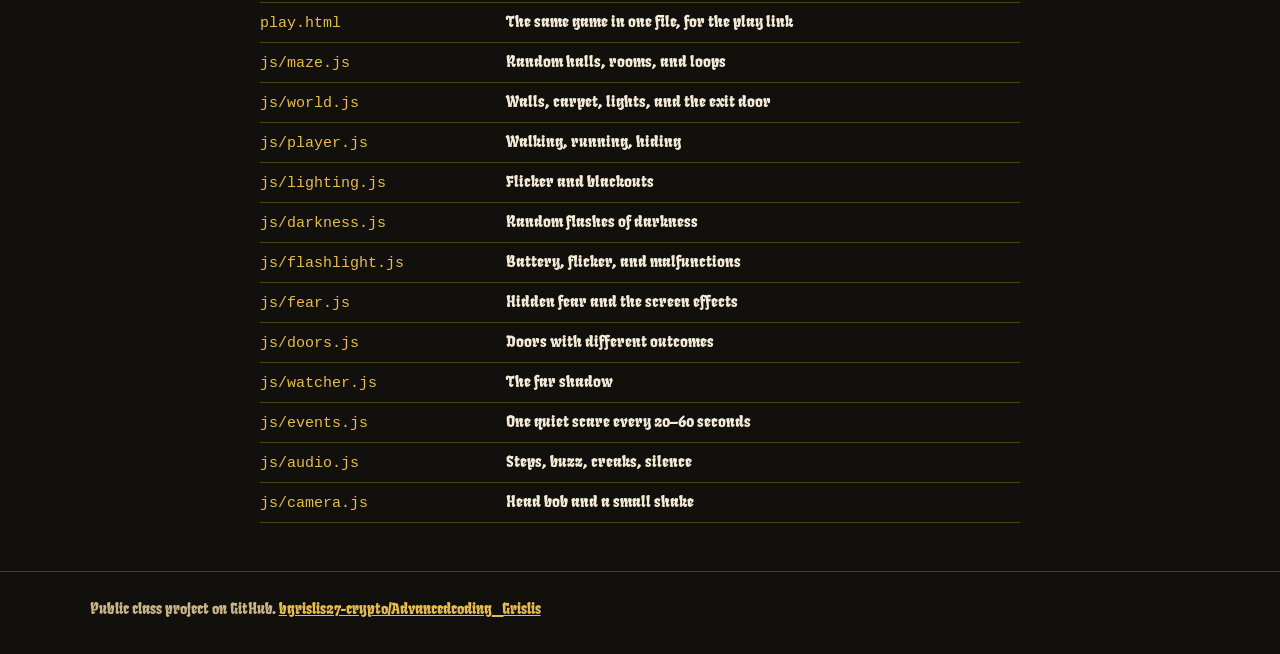
==== commit 525edae2: "Explain the visit, modes, and rooms on the class page. The one-pager now walks through a run, the mo" ====
--- a/about.html
+++ b/about.html
@@ -45,7 +45,13 @@
 
       .bar strong { letter-spacing: 0.04em; }
 
-      .bar nav { display: flex; gap: 18px; font: 14px/1 "Fruktur", Georgia, serif; }
+      .bar nav {
+        display: flex;
+        flex-wrap: wrap;
+        justify-content: flex-end;
+        gap: 14px 18px;
+        font: 14px/1 "Fruktur", Georgia, serif;
+      }
 
       .bar a { color: var(--muted); text-decoration: none; }
 
@@ -148,6 +154,36 @@
 
       li { margin: 0 0 10px; }
 
+      ol.steps { margin: 8px 0 0; padding-left: 1.2em; }
+
+      ol.steps li { margin: 0 0 14px; }
+
+      ol.steps strong { color: var(--ink); font-weight: 400; }
+
+      .cards {
+        display: grid;
+        grid-template-columns: repeat(3, 1fr);
+        gap: 14px;
+        margin: 8px 0 28px;
+      }
+
+      .card {
+        margin: 0;
+        padding: 16px 16px 14px;
+        border: 1px solid var(--line);
+        border-radius: 14px;
+        background: rgba(230, 188, 78, 0.06);
+      }
+
+      .card h3 {
+        margin: 0 0 8px;
+        color: var(--yellow);
+        font-size: 20px;
+        font-weight: 400;
+      }
+
+      .card p { margin: 0; color: var(--muted); font-size: 16px; }
+
       table { width: 100%; border-collapse: collapse; font: 15px/1.4 "Fruktur", Georgia, serif; }
 
       th, td { text-align: left; padding: 8px 10px 8px 0; border-bottom: 1px solid var(--line); vertical-align: top; }
@@ -166,6 +202,7 @@
       @media (max-width: 800px) {
         .split { grid-template-columns: 1fr; padding: 40px 0; }
         .rows div { grid-template-columns: 1fr; gap: 4px; }
+        .cards { grid-template-columns: 1fr; }
         .bar { padding: 12px 5vw; }
       }
     </style>
@@ -176,6 +213,8 @@
       <nav>
         <a href="#play">Play</a>
         <a href="#look">Look</a>
+        <a href="#visit">Visit</a>
+        <a href="#modes">Modes</a>
         <a href="#controls">Controls</a>
         <a href="#code">Code</a>
       </nav>
@@ -218,6 +257,111 @@
           <img src="https://raw.githubusercontent.com/bgrislis27-crypto/Advancedcoding_Grislis/main/images/hall-clock.jpg" alt="A yellow hallway corner with ceiling light panels and the timer at 2:30" />
           <figcaption>Halfway through. The lights are still on, and 2:30 remains.</figcaption>
         </figure>
+      </section>
+
+      <section id="visit">
+        <div class="wrap">
+          <p class="kicker">From the menu to the exit</p>
+          <h2>How a visit goes</h2>
+          <p>
+            The page opens on a still yellow hall. The title sits over it, and the lined
+            buttons are the only things you click. Headphones help, because the buzz and
+            the footsteps are part of finding your way.
+          </p>
+          <ol class="steps">
+            <li><strong>Choose a visit.</strong> More Options opens two extra columns. One is the game mode. One is the difficulty. The small line under the main menu shows the pair you picked, such as Classic · Normal.</li>
+            <li><strong>Wake up.</strong> Wake Up builds a new maze for that visit. Click the picture so the mouse can look around, then walk with W, A, S, and D.</li>
+            <li><strong>Keep moving.</strong> The halls repeat on purpose, and there is no map. A sign can name the kind of place you are in. Dead ends are dark enough to hide in. Offices feel still. Wet floors slow your steps.</li>
+            <li><strong>Leave, or run out of time.</strong> The green door is the exit. Stand at it and press E. The win screen says how much of the three minutes you had left. If the blue clock reaches 0:00 first, the visit ends with “The clock ran out.”</li>
+          </ol>
+          <p>
+            Shift spends stamina, so a sprint is a short burst and then a walk. F turns the
+            flashlight on and off. The gold bar is the battery. It drains while the light is
+            on, and it comes back while the light is off. A closed door in front of you asks
+            for E. Some of those doors open. Some stay shut.
+          </p>
+        </div>
+      </section>
+
+      <section id="modes">
+        <div class="wrap">
+          <p class="kicker">Before Wake Up</p>
+          <h2>Modes and difficulty</h2>
+          <p>
+            Mode and difficulty are separate. You can play Deaf on Easy, or Free on Hard.
+            The clock is three minutes in every combination. What changes is the sound,
+            how often the picture goes black, and how hard it is to keep running and to
+            keep the flashlight alive.
+          </p>
+          <div class="cards">
+            <article class="card">
+              <h3>Classic</h3>
+              <p>The usual visit. You hear the halls, and the lights cut out at random.</p>
+            </article>
+            <article class="card">
+              <h3>Deaf</h3>
+              <p>The same halls with no sound. The lights still cut out. You navigate by sight alone.</p>
+            </article>
+            <article class="card">
+              <h3>Free</h3>
+              <p>Fewer flashes of darkness. The clock still runs, so the exit is still a race.</p>
+            </article>
+          </div>
+          <div class="cards">
+            <article class="card">
+              <h3>Easy</h3>
+              <p>The darkness comes less often. Stamina lasts longer, and the flashlight drains more slowly. Standing in the dark unsettles you less.</p>
+            </article>
+            <article class="card">
+              <h3>Normal</h3>
+              <p>A fair pace. Three minutes, a normal sprint, and a battery that needs watching.</p>
+            </article>
+            <article class="card">
+              <h3>Hard</h3>
+              <p>The darkness comes more often. Sprinting empties the pale bar faster, and the gold battery falls faster too.</p>
+            </article>
+          </div>
+          <p>
+            Fear never has its own bar. In the dark the fog thickens a little and the edges
+            of the picture close in. A still office lets that settle. Nothing in the halls
+            is chasing you. The pressure is the clock, the blackouts, and the sameness of
+            the rooms.
+          </p>
+        </div>
+      </section>
+
+      <section>
+        <div class="wrap">
+          <p class="kicker">One maze, several kinds of room</p>
+          <h2>What the halls are made of</h2>
+          <p>
+            Each Wake Up runs a maze generator. It carves halls, opens a few rooms, and
+            adds loops so you can circle back. The start is near one corner. The exit is
+            a green door in a cell far from that start. You will not get the same layout twice.
+          </p>
+          <p>
+            The floor is divided into bands, so a long walk changes the kind of place
+            even when the wallpaper stays yellow.
+          </p>
+          <ul>
+            <li>Yellow halls are the first stretch, close to where you wake up.</li>
+            <li>Offices are quieter. Fear falls faster there, and the flashlight recovers a little faster if you leave it off.</li>
+            <li>Wet floors drag on your walk. The same key press covers less ground.</li>
+            <li>Maintenance sits along the far side. Stairs and empty rooms show up late in the maze. The last band is stranger, and the signs stop being helpful.</li>
+          </ul>
+          <p>
+            Doors are placed on some of the walls between cells. A normal door slides open.
+            A locked door tells you it is locked and stays in the way. An unexpected door
+            drops you into a different kind of room. A vanishing door is there while you
+            look at it, and gone if you turn away. Locked doors are kept off the start
+            column and off the cell just before the exit, so a visit cannot be sealed shut.
+          </p>
+          <p>
+            Hiding spots are dead ends that are not the start and not the exit. Press E
+            there and the camera crouches. Press E again to stand up. The prompt at the
+            bottom of the screen is the only hint: try the door, hide, step out, or use the exit.
+          </p>
+        </div>
       </section>
 
       <section id="controls">
